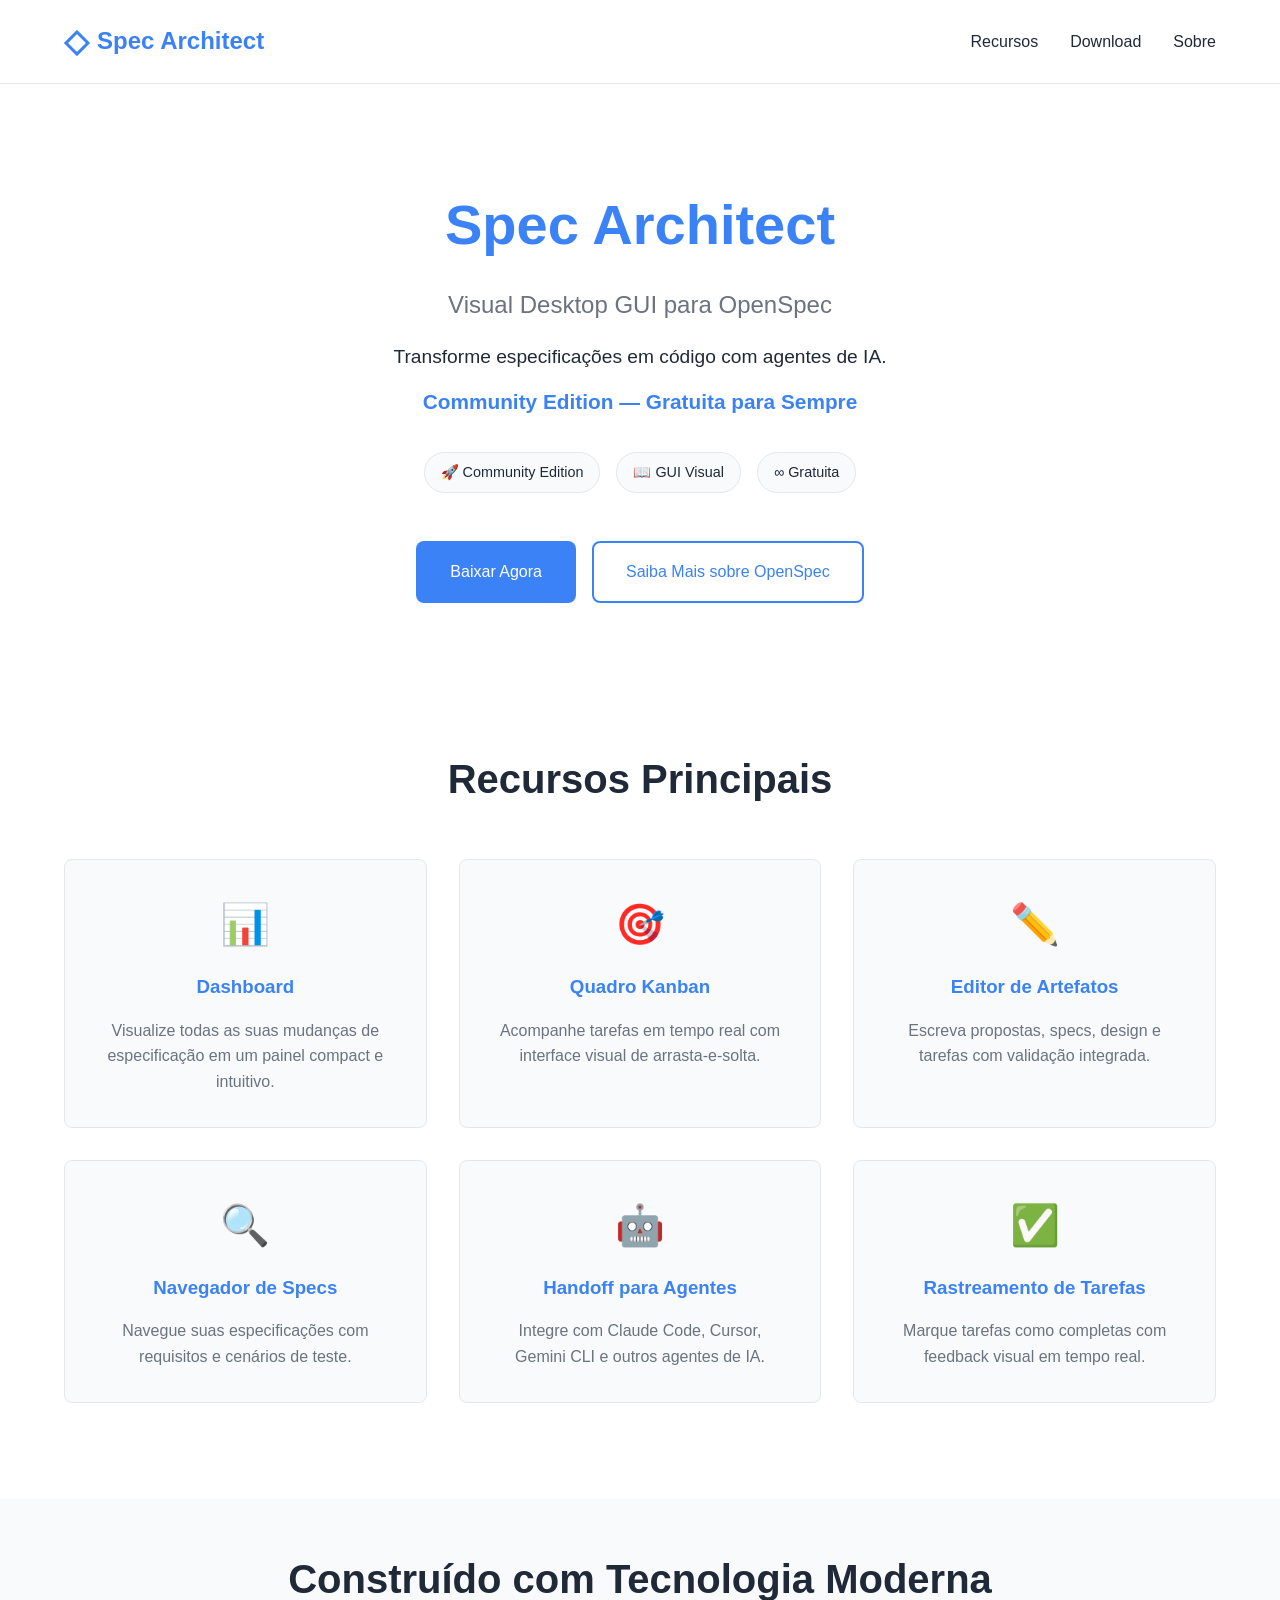
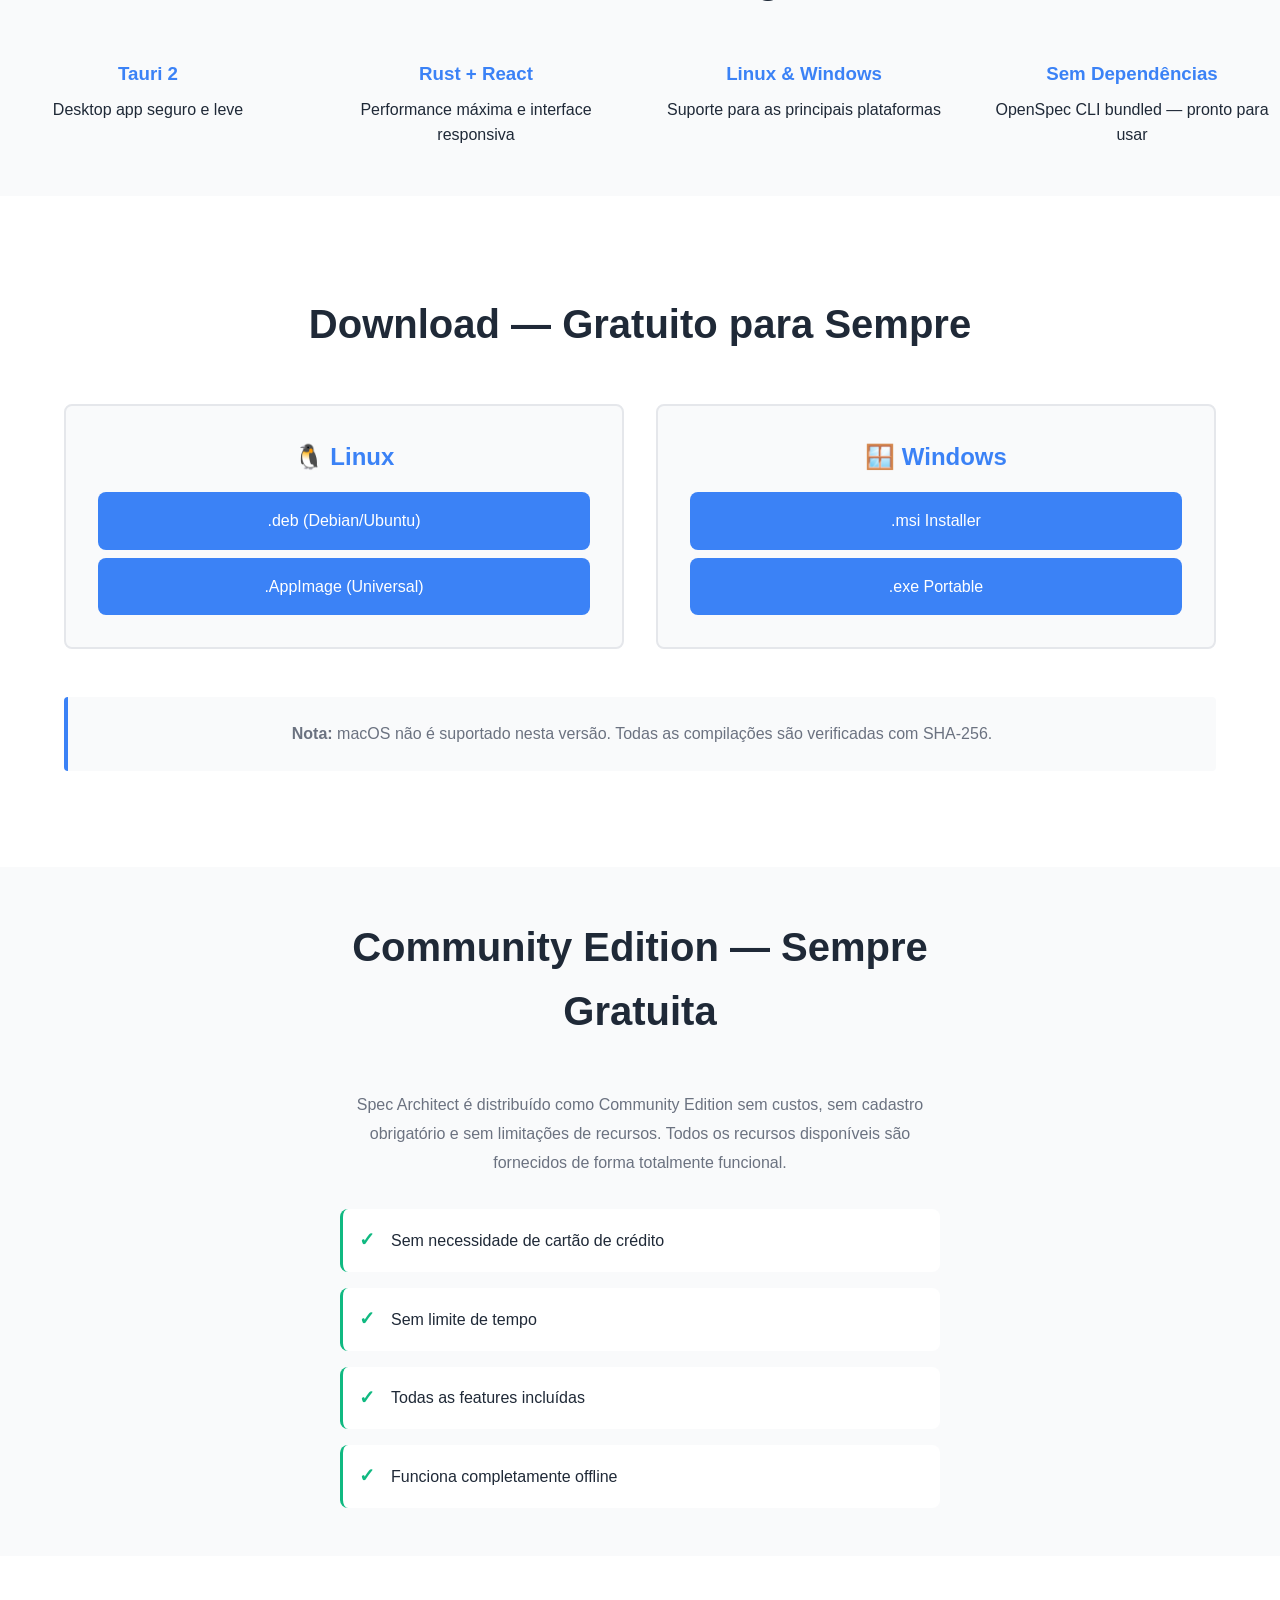
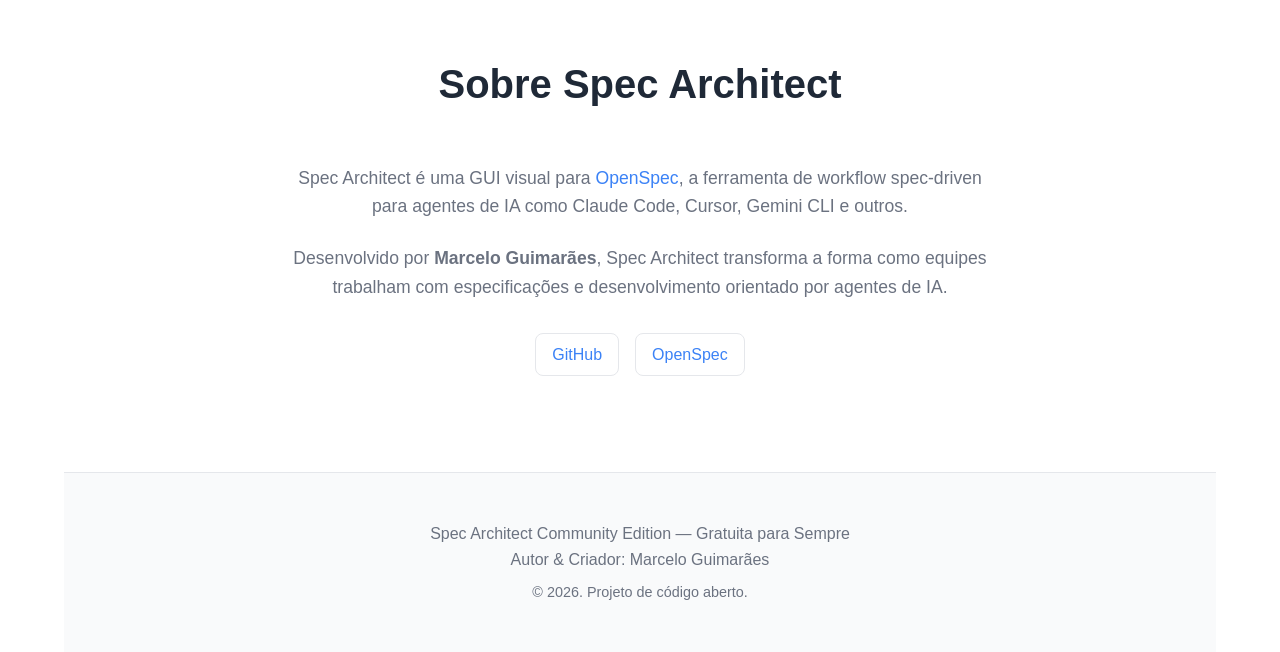
==== landing-page/index.html @ 2b2e447b "Initial commit: Spec Architect Community Edition landing page and releases" ====
<!DOCTYPE html>
<html lang="pt-BR">
<head>
    <meta charset="UTF-8">
    <meta name="viewport" content="width=device-width, initial-scale=1.0">
    <title>Spec Architect — GUI Visual do OpenSpec</title>
    <meta name="description" content="Spec Architect: A visual desktop GUI for OpenSpec, the spec-driven development workflow for AI coding agents. Community Edition — Free Forever.">
    <meta name="keywords" content="OpenSpec, spec-driven, AI, development, GUI, visual, community">
    <link rel="stylesheet" href="style.css">
</head>
<body>
    <header class="header">
        <nav class="navbar">
            <div class="navbar-brand">
                <span class="logo">◇</span>
                <span class="title">Spec Architect</span>
            </div>
            <div class="navbar-links">
                <a href="#features">Recursos</a>
                <a href="#download">Download</a>
                <a href="#about">Sobre</a>
            </div>
        </nav>
    </header>

    <main>
        <!-- Hero Section -->
        <section class="hero">
            <div class="hero-content">
                <h1>Spec Architect</h1>
                <p class="tagline">Visual Desktop GUI para OpenSpec</p>
                <p class="subtitle">
                    Transforme especificações em código com agentes de IA.
                    <strong>Community Edition — Gratuita para Sempre</strong>
                </p>
                <div class="hero-badges">
                    <span class="badge">🚀 Community Edition</span>
                    <span class="badge">📖 GUI Visual</span>
                    <span class="badge">∞ Gratuita</span>
                </div>
                <div class="hero-cta">
                    <a href="#download" class="button primary">Baixar Agora</a>
                    <a href="https://openspec.dev" class="button secondary" target="_blank">Saiba Mais sobre OpenSpec</a>
                </div>
            </div>
        </section>

        <!-- Features Section -->
        <section class="features" id="features">
            <h2>Recursos Principais</h2>
            <div class="feature-grid">
                <div class="feature-card">
                    <span class="feature-icon">📊</span>
                    <h3>Dashboard</h3>
                    <p>Visualize todas as suas mudanças de especificação em um painel compact e intuitivo.</p>
                </div>
                <div class="feature-card">
                    <span class="feature-icon">🎯</span>
                    <h3>Quadro Kanban</h3>
                    <p>Acompanhe tarefas em tempo real com interface visual de arrasta-e-solta.</p>
                </div>
                <div class="feature-card">
                    <span class="feature-icon">✏️</span>
                    <h3>Editor de Artefatos</h3>
                    <p>Escreva propostas, specs, design e tarefas com validação integrada.</p>
                </div>
                <div class="feature-card">
                    <span class="feature-icon">🔍</span>
                    <h3>Navegador de Specs</h3>
                    <p>Navegue suas especificações com requisitos e cenários de teste.</p>
                </div>
                <div class="feature-card">
                    <span class="feature-icon">🤖</span>
                    <h3>Handoff para Agentes</h3>
                    <p>Integre com Claude Code, Cursor, Gemini CLI e outros agentes de IA.</p>
                </div>
                <div class="feature-card">
                    <span class="feature-icon">✅</span>
                    <h3>Rastreamento de Tarefas</h3>
                    <p>Marque tarefas como completas com feedback visual em tempo real.</p>
                </div>
            </div>
        </section>

        <!-- Technology Section -->
        <section class="tech">
            <h2>Construído com Tecnologia Moderna</h2>
            <div class="tech-stack">
                <div class="tech-item">
                    <h3>Tauri 2</h3>
                    <p>Desktop app seguro e leve</p>
                </div>
                <div class="tech-item">
                    <h3>Rust + React</h3>
                    <p>Performance máxima e interface responsiva</p>
                </div>
                <div class="tech-item">
                    <h3>Linux & Windows</h3>
                    <p>Suporte para as principais plataformas</p>
                </div>
                <div class="tech-item">
                    <h3>Sem Dependências</h3>
                    <p>OpenSpec CLI bundled — pronto para usar</p>
                </div>
            </div>
        </section>

        <!-- Download Section -->
        <section class="download" id="download">
            <h2>Download — Gratuito para Sempre</h2>
            <div class="download-grid">
                <div class="download-card">
                    <h3>🐧 Linux</h3>
                    <div class="download-options">
                        <a href="#" class="download-link">.deb (Debian/Ubuntu)</a>
                        <a href="#" class="download-link">.AppImage (Universal)</a>
                    </div>
                </div>
                <div class="download-card">
                    <h3>🪟 Windows</h3>
                    <div class="download-options">
                        <a href="#" class="download-link">.msi Installer</a>
                        <a href="#" class="download-link">.exe Portable</a>
                    </div>
                </div>
            </div>
            <div class="download-note">
                <strong>Nota:</strong> macOS não é suportado nesta versão. Todas as compilações são verificadas com SHA-256.
            </div>
        </section>

        <!-- Community Section -->
        <section class="community">
            <div class="community-content">
                <h2>Community Edition — Sempre Gratuita</h2>
                <p>
                    Spec Architect é distribuído como Community Edition sem custos, sem cadastro obrigatório
                    e sem limitações de recursos. Todos os recursos disponíveis são fornecidos de forma
                    totalmente funcional.
                </p>
                <div class="community-features">
                    <div class="community-feature">
                        <span>✓</span> Sem necessidade de cartão de crédito
                    </div>
                    <div class="community-feature">
                        <span>✓</span> Sem limite de tempo
                    </div>
                    <div class="community-feature">
                        <span>✓</span> Todas as features incluídas
                    </div>
                    <div class="community-feature">
                        <span>✓</span> Funciona completamente offline
                    </div>
                </div>
            </div>
        </section>

        <!-- About Section -->
        <section class="about" id="about">
            <h2>Sobre Spec Architect</h2>
            <p>
                Spec Architect é uma GUI visual para
                <a href="https://openspec.dev" target="_blank">OpenSpec</a>,
                a ferramenta de workflow spec-driven para agentes de IA como Claude Code, Cursor, Gemini CLI e outros.
            </p>
            <p>
                Desenvolvido por <strong>Marcelo Guimarães</strong>, Spec Architect transforma a forma como equipes
                trabalham com especificações e desenvolvimento orientado por agentes de IA.
            </p>
            <div class="about-links">
                <a href="https://github.com/spec-architect" target="_blank">GitHub</a>
                <a href="https://openspec.dev" target="_blank">OpenSpec</a>
            </div>
        </section>

        <!-- Footer -->
        <footer class="footer">
            <p>
                Spec Architect Community Edition — Gratuita para Sempre<br>
                Autor & Criador: Marcelo Guimarães<br>
                <small>© 2026. Projeto de código aberto.</small>
            </p>
        </footer>
    </main>

    <script src="app.js"></script>
</body>
</html>
---- landing-page/style.css ----
/* CSS Variables */
:root {
    --color-primary: #3b82f6;
    --color-primary-dark: #1e40af;
    --color-secondary: #10b981;
    --color-text: #1f2937;
    --color-text-light: #6b7280;
    --color-bg: #ffffff;
    --color-bg-light: #f9fafb;
    --color-border: #e5e7eb;
    --color-success: #10b981;
    --spacing-xs: 0.25rem;
    --spacing-sm: 0.5rem;
    --spacing-md: 1rem;
    --spacing-lg: 1.5rem;
    --spacing-xl: 2rem;
    --spacing-2xl: 3rem;
    --font-sans: -apple-system, BlinkMacSystemFont, 'Segoe UI', Roboto, 'Helvetica Neue', Arial, sans-serif;
    --transition: all 0.3s ease;
}

@media (prefers-color-scheme: dark) {
    :root {
        --color-text: #f3f4f6;
        --color-text-light: #9ca3af;
        --color-bg: #111827;
        --color-bg-light: #1f2937;
        --color-border: #374151;
    }
}

/* Reset */
* {
    margin: 0;
    padding: 0;
    box-sizing: border-box;
}

html {
    scroll-behavior: smooth;
}

body {
    font-family: var(--font-sans);
    color: var(--color-text);
    background-color: var(--color-bg);
    line-height: 1.6;
}

/* Header & Navigation */
.header {
    background-color: var(--color-bg);
    border-bottom: 1px solid var(--color-border);
    sticky: top;
    z-index: 100;
}

.navbar {
    max-width: 1200px;
    margin: 0 auto;
    padding: var(--spacing-md) var(--spacing-lg);
    display: flex;
    justify-content: space-between;
    align-items: center;
}

.navbar-brand {
    display: flex;
    align-items: center;
    gap: var(--spacing-sm);
    font-size: 1.5rem;
    font-weight: bold;
    color: var(--color-primary);
}

.logo {
    font-size: 2rem;
}

.navbar-links {
    display: flex;
    gap: var(--spacing-xl);
}

.navbar-links a {
    text-decoration: none;
    color: var(--color-text);
    transition: color var(--transition);
}

.navbar-links a:hover {
    color: var(--color-primary);
}

/* Main Content */
main {
    max-width: 1200px;
    margin: 0 auto;
    padding: 0 var(--spacing-lg);
}

section {
    padding: var(--spacing-2xl) 0;
}

h2 {
    font-size: 2.5rem;
    text-align: center;
    margin-bottom: var(--spacing-2xl);
    color: var(--color-text);
}

/* Hero Section */
.hero {
    text-align: center;
    padding: calc(var(--spacing-2xl) * 2) 0;
}

.hero-content h1 {
    font-size: 3.5rem;
    color: var(--color-primary);
    margin-bottom: var(--spacing-md);
}

.hero-content .tagline {
    font-size: 1.5rem;
    color: var(--color-text-light);
    margin-bottom: var(--spacing-md);
}

.hero-content .subtitle {
    font-size: 1.2rem;
    color: var(--color-text);
    margin-bottom: var(--spacing-xl);
    line-height: 1.8;
}

.hero-content .subtitle strong {
    color: var(--color-primary);
    display: block;
    margin-top: var(--spacing-sm);
    font-size: 1.3rem;
}

.hero-badges {
    display: flex;
    justify-content: center;
    gap: var(--spacing-md);
    margin-bottom: var(--spacing-2xl);
    flex-wrap: wrap;
}

.badge {
    display: inline-block;
    padding: var(--spacing-sm) var(--spacing-md);
    background-color: var(--color-bg-light);
    border-radius: 1.5rem;
    font-size: 0.9rem;
    border: 1px solid var(--color-border);
}

.hero-cta {
    display: flex;
    gap: var(--spacing-md);
    justify-content: center;
    flex-wrap: wrap;
}

/* Buttons */
.button {
    display: inline-block;
    padding: var(--spacing-md) var(--spacing-xl);
    border-radius: 0.5rem;
    text-decoration: none;
    font-weight: 500;
    transition: var(--transition);
    border: 2px solid transparent;
    cursor: pointer;
    font-size: 1rem;
}

.button.primary {
    background-color: var(--color-primary);
    color: white;
}

.button.primary:hover {
    background-color: var(--color-primary-dark);
    transform: translateY(-2px);
}

.button.secondary {
    background-color: transparent;
    color: var(--color-primary);
    border: 2px solid var(--color-primary);
}

.button.secondary:hover {
    background-color: var(--color-bg-light);
    transform: translateY(-2px);
}

.button.download-link {
    background-color: var(--color-primary);
    color: white;
    padding: var(--spacing-sm) var(--spacing-md);
    display: inline-block;
    margin: var(--spacing-sm);
}

/* Features Grid */
.feature-grid {
    display: grid;
    grid-template-columns: repeat(auto-fit, minmax(300px, 1fr));
    gap: var(--spacing-xl);
    margin-top: var(--spacing-2xl);
}

.feature-card {
    padding: var(--spacing-xl);
    background-color: var(--color-bg-light);
    border: 1px solid var(--color-border);
    border-radius: 0.5rem;
    text-align: center;
    transition: var(--transition);
}

.feature-card:hover {
    transform: translateY(-4px);
    border-color: var(--color-primary);
    box-shadow: 0 4px 20px rgba(59, 130, 246, 0.1);
}

.feature-icon {
    font-size: 2.5rem;
    display: block;
    margin-bottom: var(--spacing-md);
}

.feature-card h3 {
    margin-bottom: var(--spacing-md);
    color: var(--color-primary);
}

.feature-card p {
    color: var(--color-text-light);
    line-height: 1.6;
}

/* Technology Stack */
.tech {
    background-color: var(--color-bg-light);
    padding: var(--spacing-2xl) 0;
    margin: var(--spacing-2xl) calc(-50vw + 50%);
}

.tech-stack {
    display: grid;
    grid-template-columns: repeat(auto-fit, minmax(250px, 1fr));
    gap: var(--spacing-xl);
    margin-top: var(--spacing-2xl);
}

.tech-item {
    text-align: center;
}

.tech-item h3 {
    color: var(--color-primary);
    margin-bottom: var(--spacing-sm);
}

/* Download Section */
.download-grid {
    display: grid;
    grid-template-columns: repeat(auto-fit, minmax(300px, 1fr));
    gap: var(--spacing-xl);
    margin: var(--spacing-2xl) 0;
}

.download-card {
    padding: var(--spacing-xl);
    background-color: var(--color-bg-light);
    border: 2px solid var(--color-border);
    border-radius: 0.5rem;
    text-align: center;
}

.download-card h3 {
    font-size: 1.5rem;
    margin-bottom: var(--spacing-md);
    color: var(--color-primary);
}

.download-options {
    display: flex;
    flex-direction: column;
    gap: var(--spacing-sm);
}

.download-link {
    padding: var(--spacing-md) var(--spacing-lg);
    background-color: var(--color-primary);
    color: white;
    text-decoration: none;
    border-radius: 0.5rem;
    transition: var(--transition);
    display: block;
}

.download-link:hover {
    background-color: var(--color-primary-dark);
    transform: translateY(-2px);
}

.download-note {
    text-align: center;
    color: var(--color-text-light);
    margin-top: var(--spacing-xl);
    padding: var(--spacing-lg);
    background-color: var(--color-bg-light);
    border-left: 4px solid var(--color-primary);
    border-radius: 0.25rem;
}

/* Community Section */
.community {
    background-color: var(--color-bg-light);
    padding: var(--spacing-2xl) 0;
    margin: var(--spacing-2xl) calc(-50vw + 50%);
}

.community-content {
    max-width: 600px;
    margin: 0 auto;
    text-align: center;
}

.community-content p {
    color: var(--color-text-light);
    line-height: 1.8;
    margin-bottom: var(--spacing-lg);
}

.community-features {
    display: grid;
    gap: var(--spacing-md);
    margin-top: var(--spacing-xl);
    text-align: left;
}

.community-feature {
    display: flex;
    align-items: center;
    gap: var(--spacing-md);
    padding: var(--spacing-md);
    background-color: var(--color-bg);
    border-radius: 0.5rem;
    border-left: 3px solid var(--color-success);
}

.community-feature span {
    color: var(--color-success);
    font-weight: bold;
    font-size: 1.2rem;
}

/* About Section */
.about {
    text-align: center;
}

.about p {
    max-width: 700px;
    margin: var(--spacing-lg) auto;
    color: var(--color-text-light);
    font-size: 1.1rem;
}

.about a {
    color: var(--color-primary);
    text-decoration: none;
}

.about a:hover {
    text-decoration: underline;
}

.about-links {
    display: flex;
    gap: var(--spacing-md);
    justify-content: center;
    margin-top: var(--spacing-xl);
}

.about-links a {
    padding: var(--spacing-sm) var(--spacing-md);
    border: 1px solid var(--color-border);
    border-radius: 0.5rem;
    display: inline-block;
}

.about-links a:hover {
    background-color: var(--color-bg-light);
}

/* Footer */
.footer {
    background-color: var(--color-bg-light);
    border-top: 1px solid var(--color-border);
    padding: var(--spacing-2xl) var(--spacing-lg);
    text-align: center;
    color: var(--color-text-light);
    margin-top: var(--spacing-2xl);
}

.footer small {
    display: block;
    margin-top: var(--spacing-sm);
    font-size: 0.9rem;
}

/* Responsive Design */
@media (max-width: 768px) {
    .navbar {
        flex-direction: column;
        gap: var(--spacing-lg);
    }

    .navbar-links {
        flex-direction: column;
        gap: var(--spacing-md);
        width: 100%;
    }

    .hero-content h1 {
        font-size: 2rem;
    }

    .hero-content .tagline {
        font-size: 1.2rem;
    }

    h2 {
        font-size: 2rem;
    }

    .feature-grid,
    .download-grid {
        grid-template-columns: 1fr;
    }

    .hero-cta {
        flex-direction: column;
    }

    .button {
        width: 100%;
    }
}
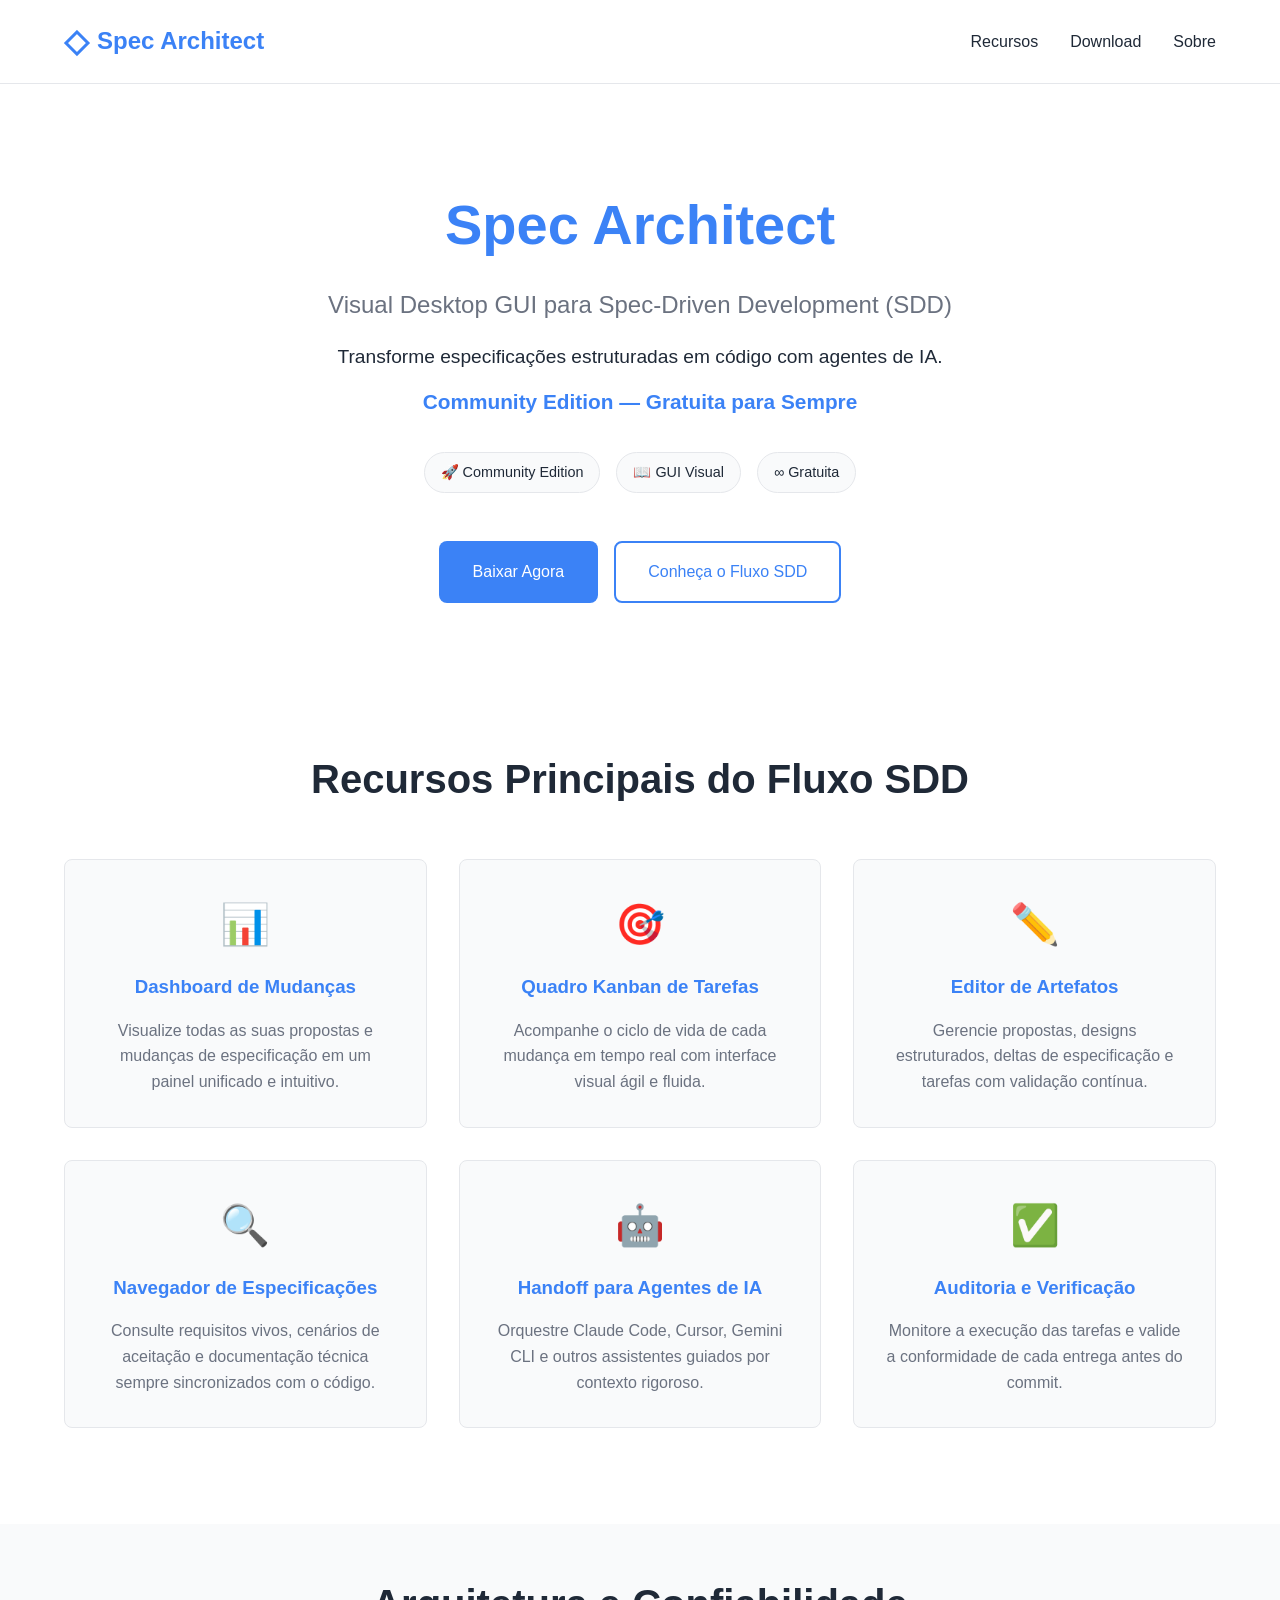
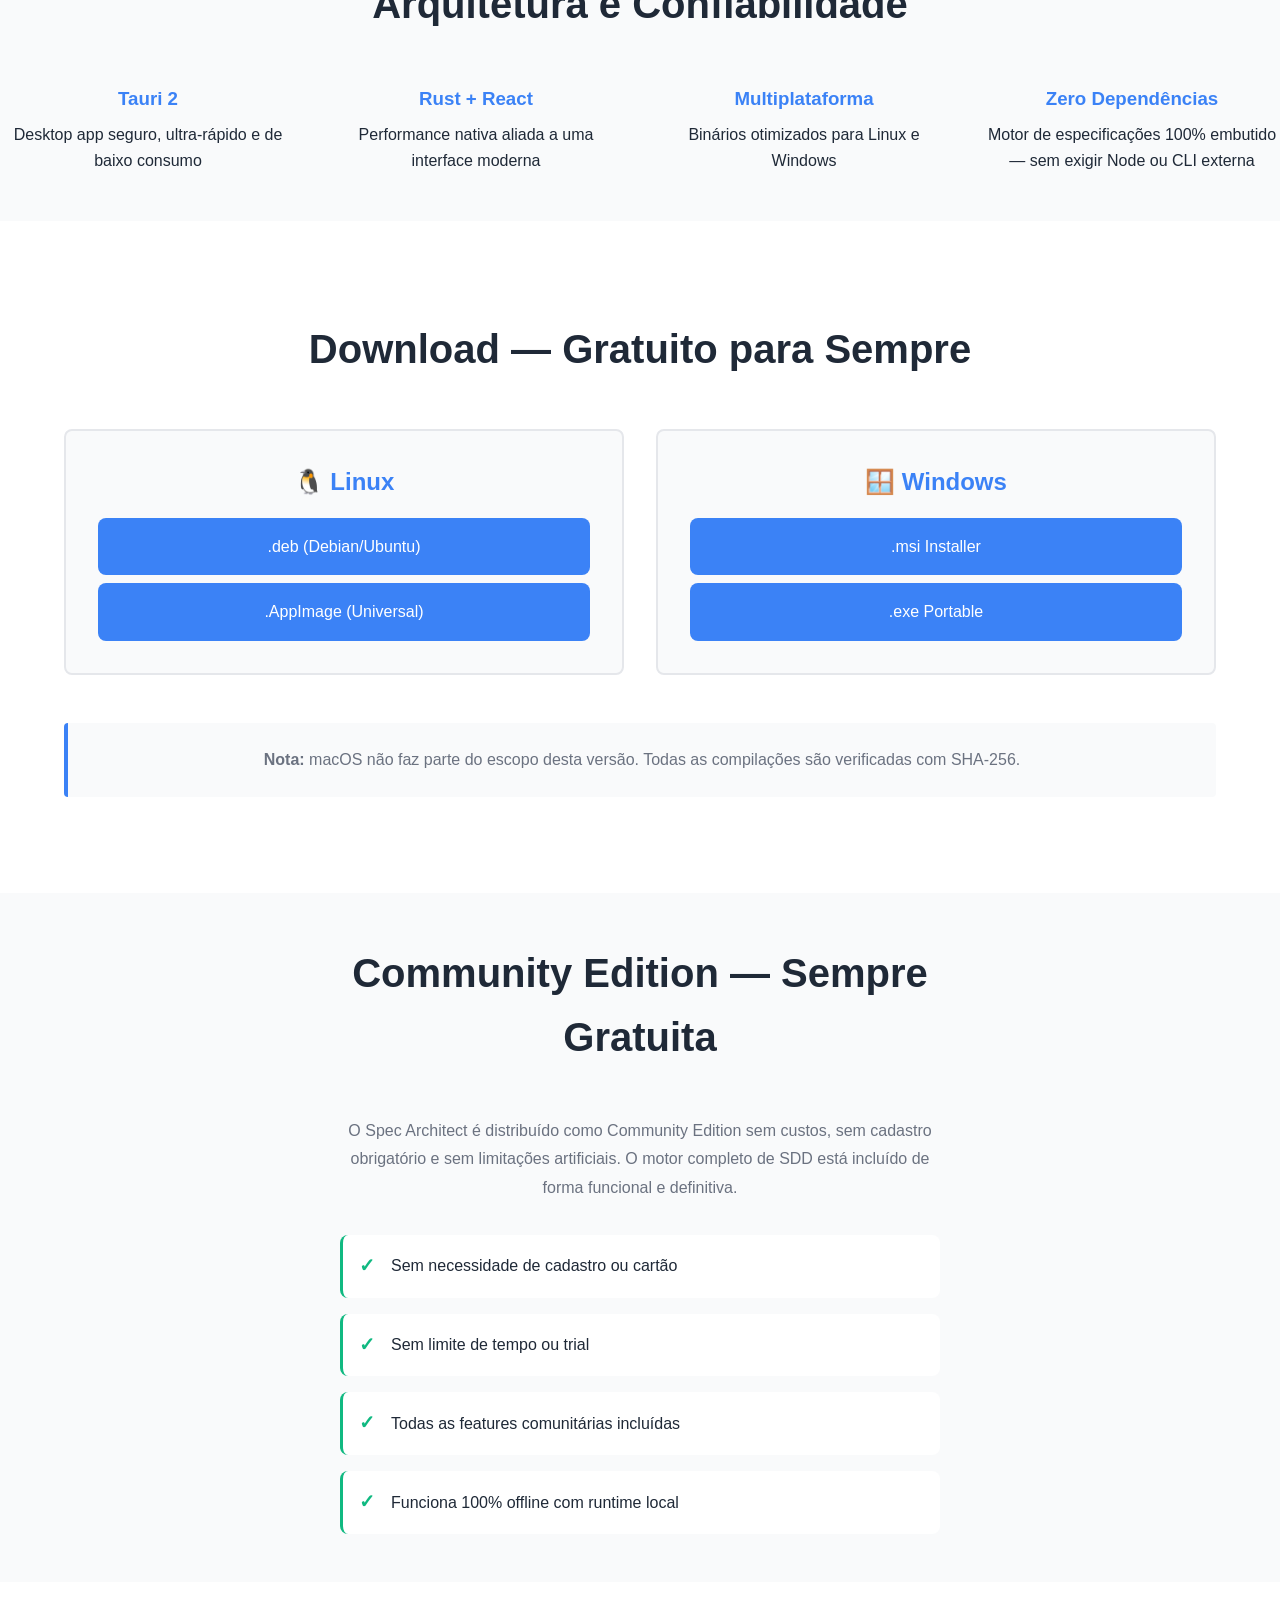
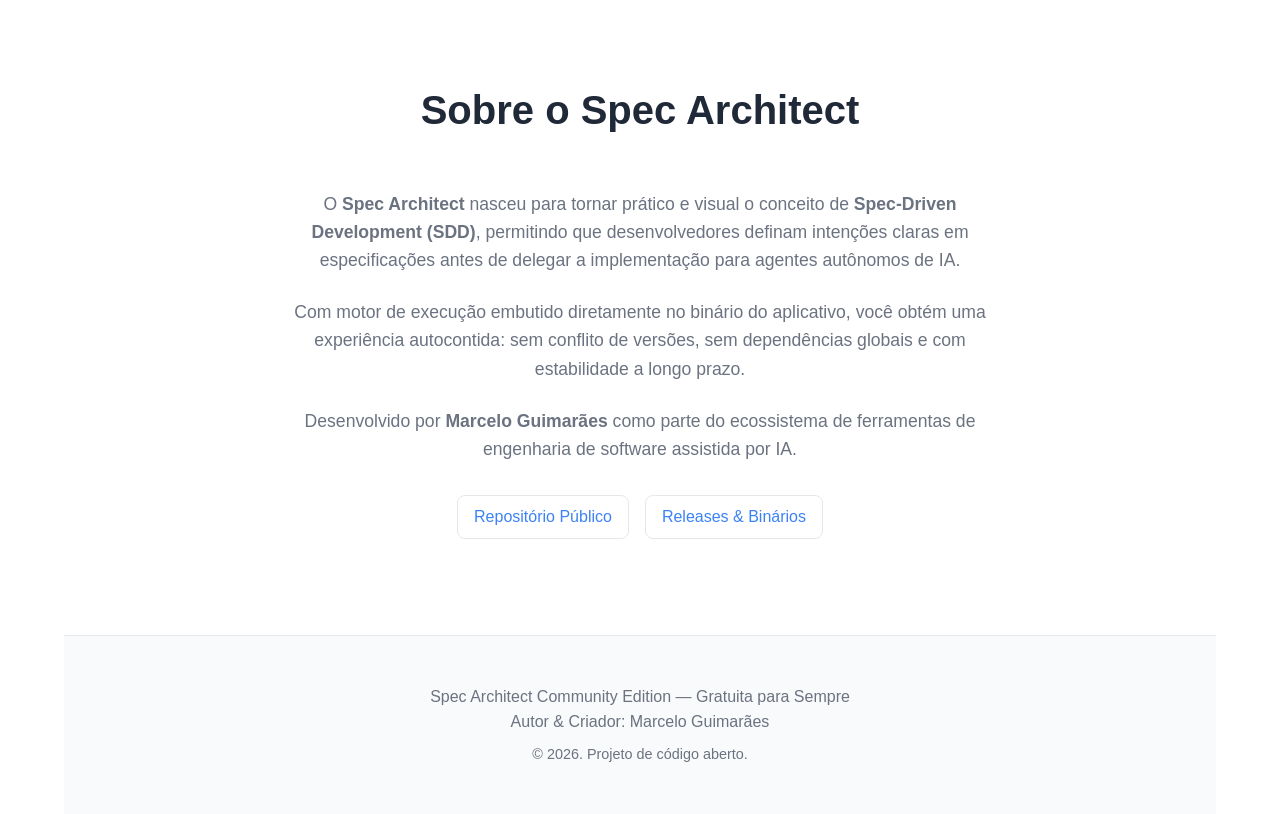
==== commit 907b8f39: "docs: promote Spec-Driven Development (SDD) positioning and embedded zero-dependency architecture" ====
--- a/landing-page/index.html
+++ b/landing-page/index.html
@@ -3,9 +3,9 @@
 <head>
     <meta charset="UTF-8">
     <meta name="viewport" content="width=device-width, initial-scale=1.0">
-    <title>Spec Architect — GUI Visual do OpenSpec</title>
-    <meta name="description" content="Spec Architect: A visual desktop GUI for OpenSpec, the spec-driven development workflow for AI coding agents. Community Edition — Free Forever.">
-    <meta name="keywords" content="OpenSpec, spec-driven, AI, development, GUI, visual, community">
+    <title>Spec Architect — GUI Visual para Spec-Driven Development (SDD)</title>
+    <meta name="description" content="Spec Architect: Interface visual desktop para Spec-Driven Development (SDD) com agentes de IA. Community Edition — Gratuita para Sempre.">
+    <meta name="keywords" content="SDD, spec-driven development, IA, desenvolvimento orientado por especificações, GUI visual, community">
     <link rel="stylesheet" href="style.css">
 </head>
 <body>
@@ -28,9 +28,9 @@
         <section class="hero">
             <div class="hero-content">
                 <h1>Spec Architect</h1>
-                <p class="tagline">Visual Desktop GUI para OpenSpec</p>
+                <p class="tagline">Visual Desktop GUI para Spec-Driven Development (SDD)</p>
                 <p class="subtitle">
-                    Transforme especificações em código com agentes de IA.
+                    Transforme especificações estruturadas em código com agentes de IA.
                     <strong>Community Edition — Gratuita para Sempre</strong>
                 </p>
                 <div class="hero-badges">
@@ -40,67 +40,67 @@
                 </div>
                 <div class="hero-cta">
                     <a href="#download" class="button primary">Baixar Agora</a>
-                    <a href="https://openspec.dev" class="button secondary" target="_blank">Saiba Mais sobre OpenSpec</a>
+                    <a href="#features" class="button secondary">Conheça o Fluxo SDD</a>
                 </div>
             </div>
         </section>
 
         <!-- Features Section -->
         <section class="features" id="features">
-            <h2>Recursos Principais</h2>
+            <h2>Recursos Principais do Fluxo SDD</h2>
             <div class="feature-grid">
                 <div class="feature-card">
                     <span class="feature-icon">📊</span>
-                    <h3>Dashboard</h3>
-                    <p>Visualize todas as suas mudanças de especificação em um painel compact e intuitivo.</p>
+                    <h3>Dashboard de Mudanças</h3>
+                    <p>Visualize todas as suas propostas e mudanças de especificação em um painel unificado e intuitivo.</p>
                 </div>
                 <div class="feature-card">
                     <span class="feature-icon">🎯</span>
-                    <h3>Quadro Kanban</h3>
-                    <p>Acompanhe tarefas em tempo real com interface visual de arrasta-e-solta.</p>
+                    <h3>Quadro Kanban de Tarefas</h3>
+                    <p>Acompanhe o ciclo de vida de cada mudança em tempo real com interface visual ágil e fluida.</p>
                 </div>
                 <div class="feature-card">
                     <span class="feature-icon">✏️</span>
                     <h3>Editor de Artefatos</h3>
-                    <p>Escreva propostas, specs, design e tarefas com validação integrada.</p>
+                    <p>Gerencie propostas, designs estruturados, deltas de especificação e tarefas com validação contínua.</p>
                 </div>
                 <div class="feature-card">
                     <span class="feature-icon">🔍</span>
-                    <h3>Navegador de Specs</h3>
-                    <p>Navegue suas especificações com requisitos e cenários de teste.</p>
+                    <h3>Navegador de Especificações</h3>
+                    <p>Consulte requisitos vivos, cenários de aceitação e documentação técnica sempre sincronizados com o código.</p>
                 </div>
                 <div class="feature-card">
                     <span class="feature-icon">🤖</span>
-                    <h3>Handoff para Agentes</h3>
-                    <p>Integre com Claude Code, Cursor, Gemini CLI e outros agentes de IA.</p>
+                    <h3>Handoff para Agentes de IA</h3>
+                    <p>Orquestre Claude Code, Cursor, Gemini CLI e outros assistentes guiados por contexto rigoroso.</p>
                 </div>
                 <div class="feature-card">
                     <span class="feature-icon">✅</span>
-                    <h3>Rastreamento de Tarefas</h3>
-                    <p>Marque tarefas como completas com feedback visual em tempo real.</p>
+                    <h3>Auditoria e Verificação</h3>
+                    <p>Monitore a execução das tarefas e valide a conformidade de cada entrega antes do commit.</p>
                 </div>
             </div>
         </section>
 
         <!-- Technology Section -->
         <section class="tech">
-            <h2>Construído com Tecnologia Moderna</h2>
+            <h2>Arquitetura e Confiabilidade</h2>
             <div class="tech-stack">
                 <div class="tech-item">
                     <h3>Tauri 2</h3>
-                    <p>Desktop app seguro e leve</p>
+                    <p>Desktop app seguro, ultra-rápido e de baixo consumo</p>
                 </div>
                 <div class="tech-item">
                     <h3>Rust + React</h3>
-                    <p>Performance máxima e interface responsiva</p>
+                    <p>Performance nativa aliada a uma interface moderna</p>
                 </div>
                 <div class="tech-item">
-                    <h3>Linux & Windows</h3>
-                    <p>Suporte para as principais plataformas</p>
+                    <h3>Multiplataforma</h3>
+                    <p>Binários otimizados para Linux e Windows</p>
                 </div>
                 <div class="tech-item">
-                    <h3>Sem Dependências</h3>
-                    <p>OpenSpec CLI bundled — pronto para usar</p>
+                    <h3>Zero Dependências</h3>
+                    <p>Motor de especificações 100% embutido — sem exigir Node ou CLI externa</p>
                 </div>
             </div>
         </section>
@@ -112,8 +112,8 @@
                 <div class="download-card">
                     <h3>🐧 Linux</h3>
                     <div class="download-options">
-                        <a href="#" class="download-link">.deb (Debian/Ubuntu)</a>
-                        <a href="#" class="download-link">.AppImage (Universal)</a>
+                        <a href="https://github.com/MarceloFullStack/spec-architect-app/releases/download/v0.1.0/spec-architect_0.1.0_amd64.deb" class="download-link">.deb (Debian/Ubuntu)</a>
+                        <a href="https://github.com/MarceloFullStack/spec-architect-app/releases/download/v0.1.0/spec-architect_0.1.0_amd64.AppImage" class="download-link">.AppImage (Universal)</a>
                     </div>
                 </div>
                 <div class="download-card">
@@ -125,7 +125,7 @@
                 </div>
             </div>
             <div class="download-note">
-                <strong>Nota:</strong> macOS não é suportado nesta versão. Todas as compilações são verificadas com SHA-256.
+                <strong>Nota:</strong> macOS não faz parte do escopo desta versão. Todas as compilações são verificadas com SHA-256.
             </div>
         </section>
 
@@ -134,22 +134,21 @@
             <div class="community-content">
                 <h2>Community Edition — Sempre Gratuita</h2>
                 <p>
-                    Spec Architect é distribuído como Community Edition sem custos, sem cadastro obrigatório
-                    e sem limitações de recursos. Todos os recursos disponíveis são fornecidos de forma
-                    totalmente funcional.
+                    O Spec Architect é distribuído como Community Edition sem custos, sem cadastro obrigatório
+                    e sem limitações artificiais. O motor completo de SDD está incluído de forma funcional e definitiva.
                 </p>
                 <div class="community-features">
                     <div class="community-feature">
-                        <span>✓</span> Sem necessidade de cartão de crédito
+                        <span>✓</span> Sem necessidade de cadastro ou cartão
                     </div>
                     <div class="community-feature">
-                        <span>✓</span> Sem limite de tempo
+                        <span>✓</span> Sem limite de tempo ou trial
                     </div>
                     <div class="community-feature">
-                        <span>✓</span> Todas as features incluídas
+                        <span>✓</span> Todas as features comunitárias incluídas
                     </div>
                     <div class="community-feature">
-                        <span>✓</span> Funciona completamente offline
+                        <span>✓</span> Funciona 100% offline com runtime local
                     </div>
                 </div>
             </div>
@@ -157,19 +156,21 @@
 
         <!-- About Section -->
         <section class="about" id="about">
-            <h2>Sobre Spec Architect</h2>
+            <h2>Sobre o Spec Architect</h2>
             <p>
-                Spec Architect é uma GUI visual para
-                <a href="https://openspec.dev" target="_blank">OpenSpec</a>,
-                a ferramenta de workflow spec-driven para agentes de IA como Claude Code, Cursor, Gemini CLI e outros.
+                O <strong>Spec Architect</strong> nasceu para tornar prático e visual o conceito de <strong>Spec-Driven Development (SDD)</strong>,
+                permitindo que desenvolvedores definam intenções claras em especificações antes de delegar a implementação para agentes autônomos de IA.
             </p>
             <p>
-                Desenvolvido por <strong>Marcelo Guimarães</strong>, Spec Architect transforma a forma como equipes
-                trabalham com especificações e desenvolvimento orientado por agentes de IA.
+                Com motor de execução embutido diretamente no binário do aplicativo, você obtém uma experiência autocontida:
+                sem conflito de versões, sem dependências globais e com estabilidade a longo prazo.
+            </p>
+            <p>
+                Desenvolvido por <strong>Marcelo Guimarães</strong> como parte do ecossistema de ferramentas de engenharia de software assistida por IA.
             </p>
             <div class="about-links">
-                <a href="https://github.com/spec-architect" target="_blank">GitHub</a>
-                <a href="https://openspec.dev" target="_blank">OpenSpec</a>
+                <a href="https://github.com/MarceloFullStack/spec-architect-app" target="_blank">Repositório Público</a>
+                <a href="https://github.com/MarceloFullStack/spec-architect-app/releases" target="_blank">Releases & Binários</a>
             </div>
         </section>
 
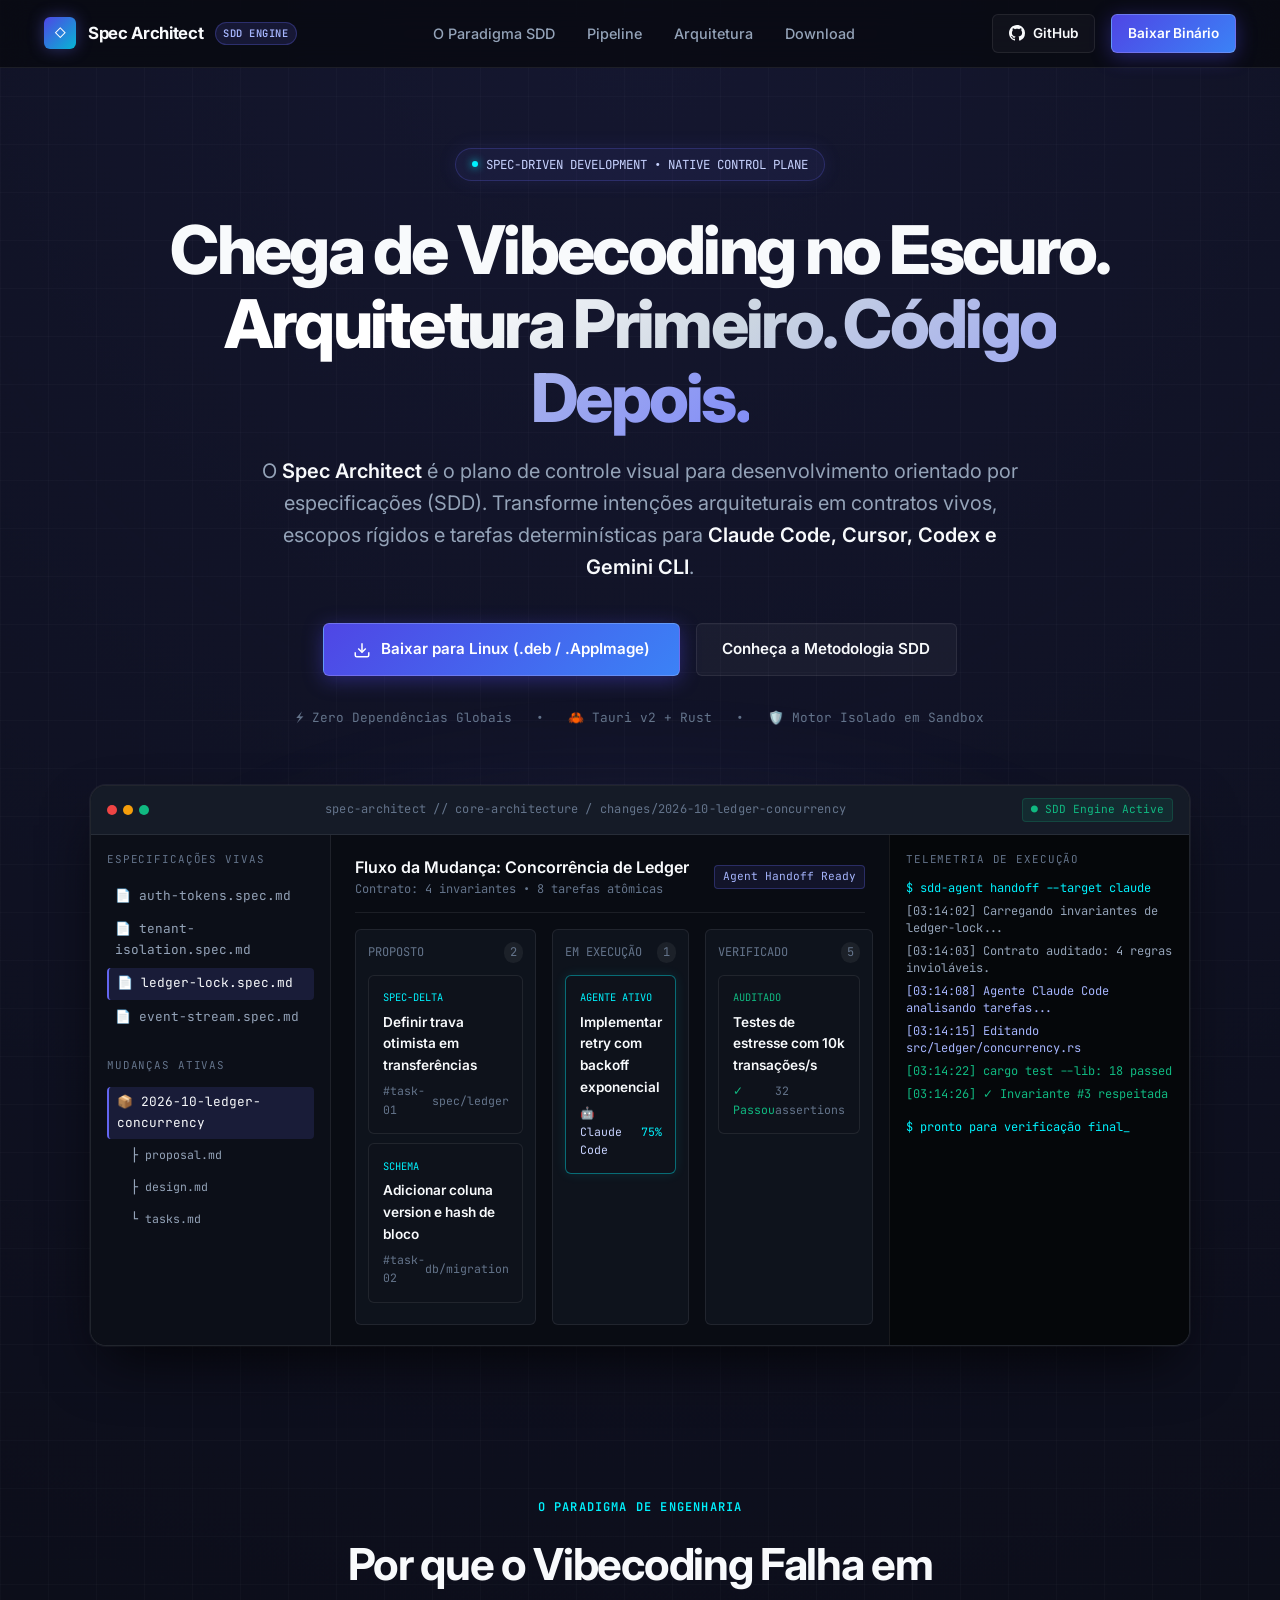
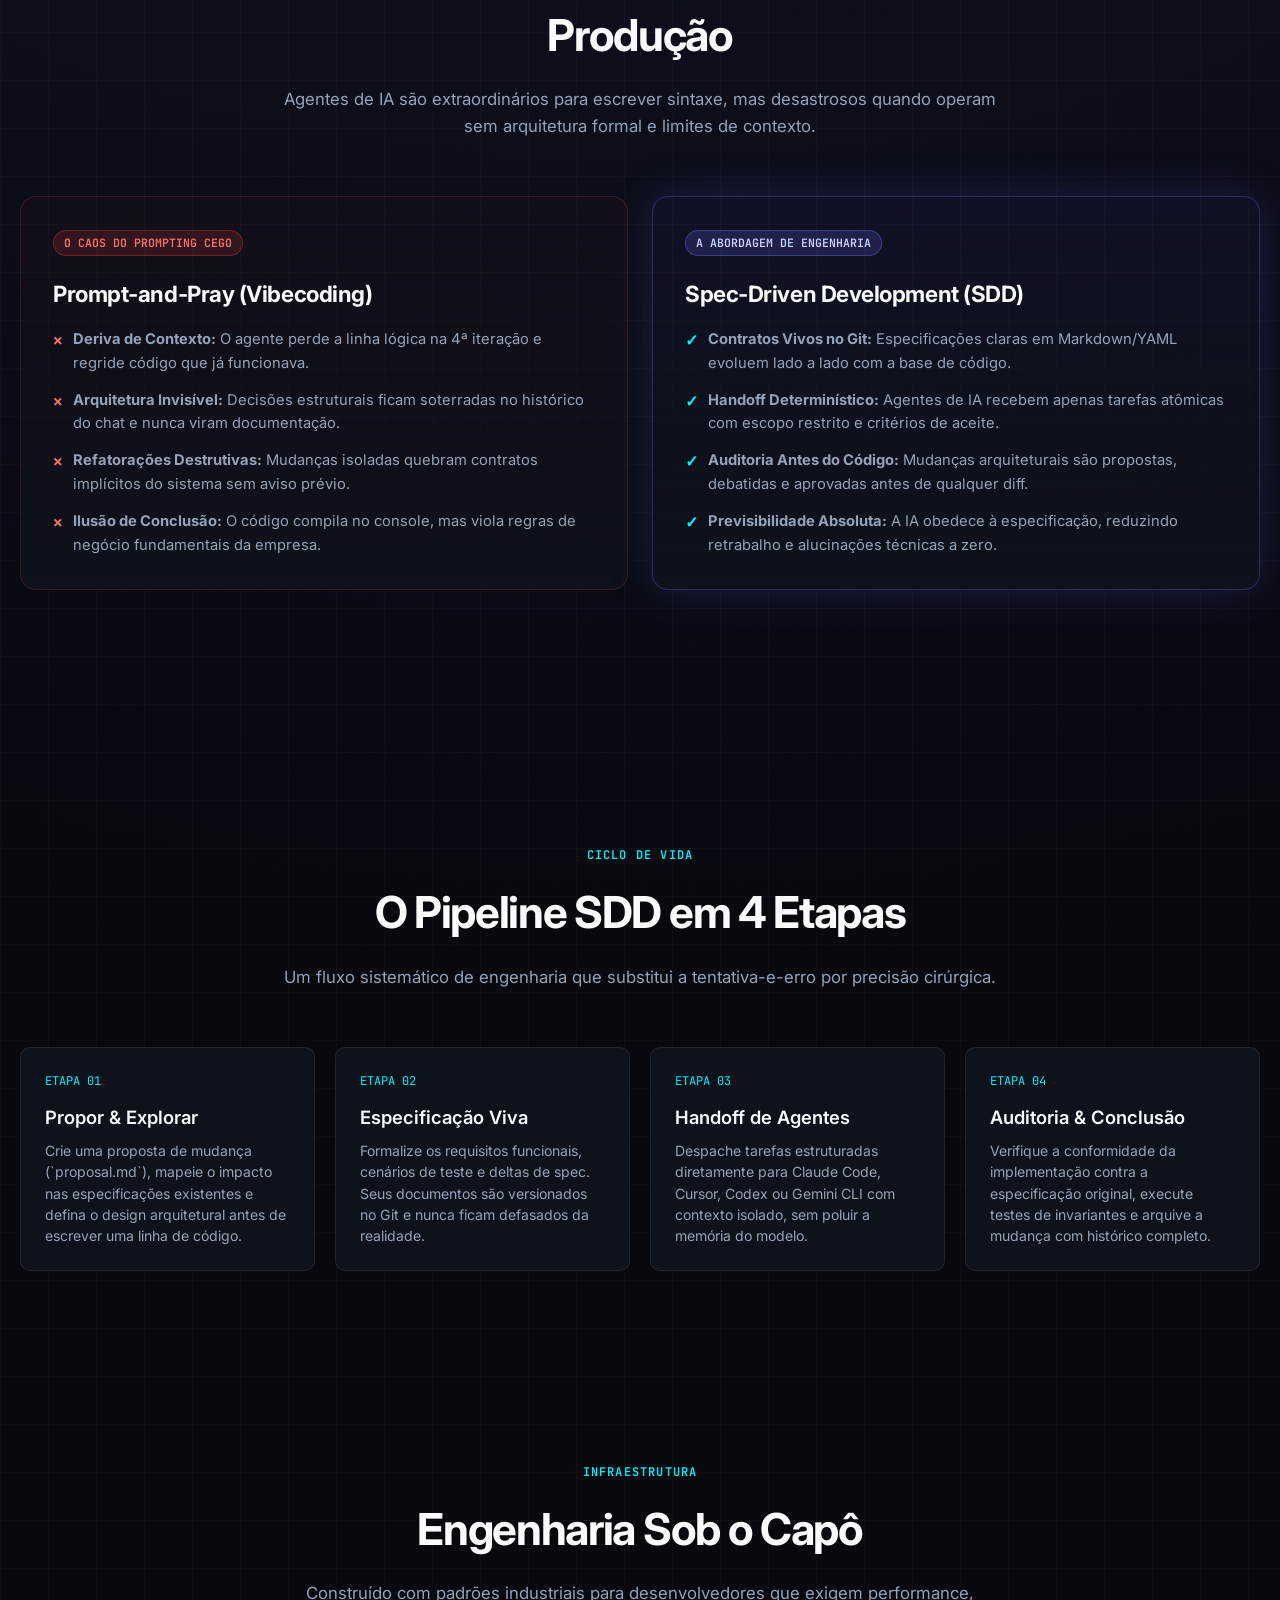
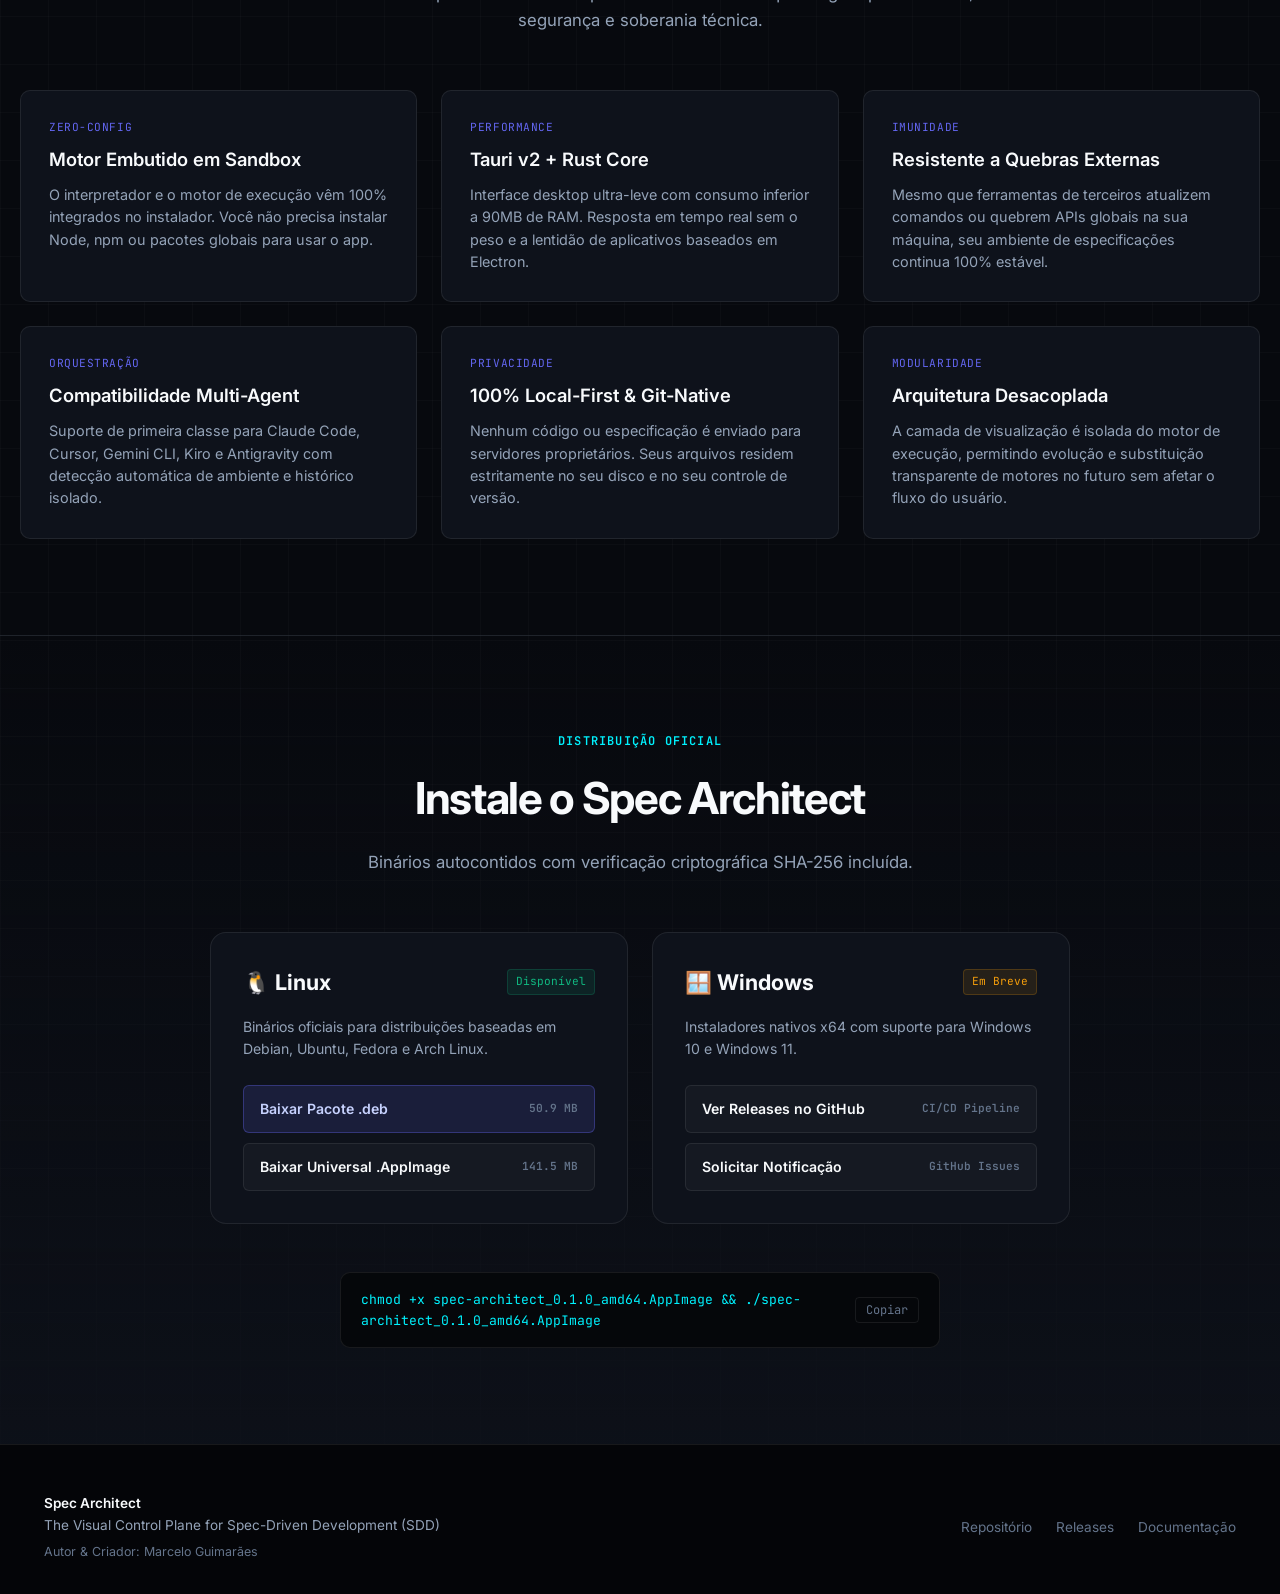
==== commit b28dfc6f: "design: complete architectural and engineering redesign focused on SDD control plane" ====
--- a/landing-page/index.html
+++ b/landing-page/index.html
@@ -3,184 +3,411 @@
 <head>
     <meta charset="UTF-8">
     <meta name="viewport" content="width=device-width, initial-scale=1.0">
-    <title>Spec Architect — GUI Visual para Spec-Driven Development (SDD)</title>
-    <meta name="description" content="Spec Architect: Interface visual desktop para Spec-Driven Development (SDD) com agentes de IA. Community Edition — Gratuita para Sempre.">
-    <meta name="keywords" content="SDD, spec-driven development, IA, desenvolvimento orientado por especificações, GUI visual, community">
+    <title>Spec Architect — The Visual Control Plane for Spec-Driven Development (SDD)</title>
+    <meta name="description" content="Spec Architect é o plano de controle visual para desenvolvimento orientado por especificações (SDD) com agentes de IA. Chega de vibecoding: defina arquitetura, requisitos e contratos vivos.">
+    <meta name="keywords" content="Spec-Driven Development, SDD, Engenharia de Software, Arquitetura de Software, Claude Code, Cursor, Agentes de IA, Tauri v2, Rust">
     <link rel="stylesheet" href="style.css">
+    <link rel="preconnect" href="https://fonts.googleapis.com">
+    <link rel="preconnect" href="https://fonts.gstatic.com" crossorigin>
+    <link href="https://fonts.googleapis.com/css2?family=Inter:wght@400;500;600;700;800&family=JetBrains+Mono:wght@400;500;600;700&display=swap" rel="stylesheet">
 </head>
 <body>
+    <!-- Top Navigation -->
     <header class="header">
         <nav class="navbar">
-            <div class="navbar-brand">
-                <span class="logo">◇</span>
-                <span class="title">Spec Architect</span>
-            </div>
+            <a href="#" class="navbar-brand">
+                <span class="brand-icon">◇</span>
+                <span class="brand-name">Spec Architect</span>
+                <span class="brand-badge">SDD Engine</span>
+            </a>
             <div class="navbar-links">
-                <a href="#features">Recursos</a>
+                <a href="#paradigma">O Paradigma SDD</a>
+                <a href="#pipeline">Pipeline</a>
+                <a href="#engenharia">Arquitetura</a>
                 <a href="#download">Download</a>
-                <a href="#about">Sobre</a>
+            </div>
+            <div class="navbar-cta">
+                <a href="https://github.com/MarceloFullStack/spec-architect-app" target="_blank" class="btn-nav">
+                    <svg height="16" width="16" viewBox="0 0 16 16" fill="currentColor"><path d="M8 0C3.58 0 0 3.58 0 8c0 3.54 2.29 6.53 5.47 7.59.4.07.55-.17.55-.38 0-.19-.01-.82-.01-1.49-2.01.37-2.53-.49-2.69-.94-.09-.23-.48-.94-.82-1.13-.28-.15-.68-.52-.01-.53.63-.01 1.08.58 1.23.82.72 1.21 1.87.87 2.33.66.07-.52.28-.87.51-1.07-1.78-.2-3.64-.89-3.64-3.95 0-.87.31-1.59.82-2.15-.08-.2-.36-1.02.08-2.12 0 0 .67-.21 2.2.82.64-.18 1.32-.27 2-.27.68 0 1.36.09 2 .27 1.53-1.04 2.2-.82 2.2-.82.44 1.1.16 1.92.08 2.12.51.56.82 1.27.82 2.15 0 3.07-1.87 3.75-3.65 3.95.29.25.54.73.54 1.48 0 1.07-.01 1.93-.01 2.2 0 .21.15.46.55.38A8.013 8.013 0 0016 8c0-4.42-3.58-8-8-8z"></path></svg>
+                    GitHub
+                </a>
+                <a href="#download" class="btn-primary" style="padding: 0.45rem 1rem; font-size: 0.85rem;">Baixar Binário</a>
             </div>
         </nav>
     </header>
 
     <main>
         <!-- Hero Section -->
-        <section class="hero">
-            <div class="hero-content">
-                <h1>Spec Architect</h1>
-                <p class="tagline">Visual Desktop GUI para Spec-Driven Development (SDD)</p>
-                <p class="subtitle">
-                    Transforme especificações estruturadas em código com agentes de IA.
-                    <strong>Community Edition — Gratuita para Sempre</strong>
+        <section class="hero container">
+            <div class="pill-announcement">
+                <span class="pill-dot"></span>
+                SPEC-DRIVEN DEVELOPMENT • NATIVE CONTROL PLANE
+            </div>
+            
+            <h1>
+                Chega de Vibecoding no Escuro.<br>
+                <span class="gradient-text">Arquitetura Primeiro. Código Depois.</span>
+            </h1>
+            
+            <p class="hero-subtitle">
+                O <strong>Spec Architect</strong> é o plano de controle visual para desenvolvimento orientado por especificações (SDD). 
+                Transforme intenções arquiteturais em contratos vivos, escopos rígidos e tarefas determinísticas para <strong>Claude Code, Cursor, Codex e Gemini CLI</strong>.
+            </p>
+            
+            <div class="hero-actions">
+                <a href="#download" class="btn-primary">
+                    <svg width="18" height="18" viewBox="0 0 24 24" fill="none" stroke="currentColor" stroke-width="2"><path d="M21 15v4a2 2 0 0 1-2 2H5a2 2 0 0 1-2-2v-4"/><polyline points="7 10 12 15 17 10"/><line x1="12" y1="15" x2="12" y2="3"/></svg>
+                    Baixar para Linux (.deb / .AppImage)
+                </a>
+                <a href="#paradigma" class="btn-secondary">
+                    Conheça a Metodologia SDD
+                </a>
+            </div>
+            
+            <div class="hero-meta">
+                <span>⚡ Zero Dependências Globais</span>
+                <span>•</span>
+                <span>🦀 Tauri v2 + Rust</span>
+                <span>•</span>
+                <span>🛡️ Motor Isolado em Sandbox</span>
+            </div>
+
+            <!-- Interface Blueprint Preview -->
+            <div class="mockup-wrapper">
+                <div class="mockup-glow"></div>
+                <div class="app-window">
+                    <div class="window-header">
+                        <div class="window-controls">
+                            <span class="control-dot red"></span>
+                            <span class="control-dot yellow"></span>
+                            <span class="control-dot green"></span>
+                        </div>
+                        <div class="window-title">spec-architect // core-architecture / changes/2026-10-ledger-concurrency</div>
+                        <div class="window-actions">
+                            <span class="status-badge">● SDD Engine Active</span>
+                        </div>
+                    </div>
+                    <div class="window-body">
+                        <!-- Sidebar -->
+                        <div class="window-sidebar">
+                            <div class="sidebar-heading">Especificações Vivas</div>
+                            <div class="tree-item">📄 auth-tokens.spec.md</div>
+                            <div class="tree-item">📄 tenant-isolation.spec.md</div>
+                            <div class="tree-item active">📄 ledger-lock.spec.md</div>
+                            <div class="tree-item">📄 event-stream.spec.md</div>
+                            
+                            <div class="sidebar-heading" style="margin-top: 1.5rem;">Mudanças Ativas</div>
+                            <div class="tree-item active">📦 2026-10-ledger-concurrency</div>
+                            <div class="tree-item" style="padding-left: 1.5rem; font-size: 0.72rem;">├ proposal.md</div>
+                            <div class="tree-item" style="padding-left: 1.5rem; font-size: 0.72rem;">├ design.md</div>
+                            <div class="tree-item" style="padding-left: 1.5rem; font-size: 0.72rem;">└ tasks.md</div>
+                        </div>
+                        
+                        <!-- Main Kanban View -->
+                        <div class="window-main">
+                            <div style="display: flex; justify-content: space-between; align-items: center; border-bottom: 1px solid var(--border-subtle); padding-bottom: 0.75rem;">
+                                <div>
+                                    <h4 style="font-size: 1rem; font-weight: 600;">Fluxo da Mudança: Concorrência de Ledger</h4>
+                                    <p style="font-size: 0.75rem; color: var(--text-muted); font-family: var(--font-mono);">Contrato: 4 invariantes • 8 tarefas atômicas</p>
+                                </div>
+                                <span class="status-badge" style="background: rgba(99,102,241,0.1); color: #a5b4fc; border-color: rgba(99,102,241,0.3);">
+                                    Agent Handoff Ready
+                                </span>
+                            </div>
+
+                            <div class="kanban-board">
+                                <div class="kanban-col">
+                                    <div class="col-header">
+                                        <span>Proposto</span>
+                                        <span class="col-count">2</span>
+                                    </div>
+                                    <div class="spec-card">
+                                        <div class="spec-card-tag">SPEC-DELTA</div>
+                                        <div class="spec-card-title">Definir trava otimista em transferências</div>
+                                        <div class="spec-card-meta">
+                                            <span>#task-01</span>
+                                            <span>spec/ledger</span>
+                                        </div>
+                                    </div>
+                                    <div class="spec-card">
+                                        <div class="spec-card-tag">SCHEMA</div>
+                                        <div class="spec-card-title">Adicionar coluna version e hash de bloco</div>
+                                        <div class="spec-card-meta">
+                                            <span>#task-02</span>
+                                            <span>db/migration</span>
+                                        </div>
+                                    </div>
+                                </div>
+
+                                <div class="kanban-col">
+                                    <div class="col-header">
+                                        <span>Em Execução</span>
+                                        <span class="col-count">1</span>
+                                    </div>
+                                    <div class="spec-card" style="border-color: rgba(0, 242, 254, 0.4); box-shadow: 0 0 12px rgba(0, 242, 254, 0.1);">
+                                        <div class="spec-card-tag" style="color: var(--accent-cyan);">AGENTE ATIVO</div>
+                                        <div class="spec-card-title">Implementar retry com backoff exponencial</div>
+                                        <div class="spec-card-meta">
+                                            <span class="agent-avatar">🤖 Claude Code</span>
+                                            <span style="color: var(--accent-cyan);">75%</span>
+                                        </div>
+                                    </div>
+                                </div>
+
+                                <div class="kanban-col">
+                                    <div class="col-header">
+                                        <span>Verificado</span>
+                                        <span class="col-count">5</span>
+                                    </div>
+                                    <div class="spec-card">
+                                        <div class="spec-card-tag" style="color: var(--accent-emerald);">AUDITADO</div>
+                                        <div class="spec-card-title">Testes de estresse com 10k transações/s</div>
+                                        <div class="spec-card-meta">
+                                            <span style="color: var(--accent-emerald);">✓ Passou</span>
+                                            <span>32 assertions</span>
+                                        </div>
+                                    </div>
+                                </div>
+                            </div>
+                        </div>
+
+                        <!-- Telemetry / Agent Terminal -->
+                        <div class="window-terminal">
+                            <div class="sidebar-heading">Telemetria de Execução</div>
+                            <div class="terminal-line cmd">$ sdd-agent handoff --target claude</div>
+                            <div class="terminal-line info">[03:14:02] Carregando invariantes de ledger-lock...</div>
+                            <div class="terminal-line info">[03:14:03] Contrato auditado: 4 regras invioláveis.</div>
+                            <div class="terminal-line ai">[03:14:08] Agente Claude Code analisando tarefas...</div>
+                            <div class="terminal-line ai">[03:14:15] Editando src/ledger/concurrency.rs</div>
+                            <div class="terminal-line success">[03:14:22] cargo test --lib: 18 passed</div>
+                            <div class="terminal-line success">[03:14:26] ✓ Invariante #3 respeitada</div>
+                            <div class="terminal-line cmd" style="margin-top: 1rem;">$ pronto para verificação final_</div>
+                        </div>
+                    </div>
+                </div>
+            </div>
+        </section>
+
+        <!-- The Paradigm Section: Vibecoding vs SDD -->
+        <section class="section container" id="paradigma">
+            <div class="section-header">
+                <span class="section-tag">O Paradigma de Engenharia</span>
+                <h2 class="section-title">Por que o Vibecoding Falha em Produção</h2>
+                <p class="section-desc">
+                    Agentes de IA são extraordinários para escrever sintaxe, mas desastrosos quando operam sem arquitetura formal e limites de contexto.
                 </p>
-                <div class="hero-badges">
-                    <span class="badge">🚀 Community Edition</span>
-                    <span class="badge">📖 GUI Visual</span>
-                    <span class="badge">∞ Gratuita</span>
-                </div>
-                <div class="hero-cta">
-                    <a href="#download" class="button primary">Baixar Agora</a>
-                    <a href="#features" class="button secondary">Conheça o Fluxo SDD</a>
+            </div>
+
+            <div class="comparison-grid">
+                <!-- Vibecoding (The Bad) -->
+                <div class="comp-card bad">
+                    <span class="comp-badge">O Caos do Prompting Cego</span>
+                    <h3>Prompt-and-Pray (Vibecoding)</h3>
+                    <ul class="comp-list">
+                        <li>
+                            <span class="comp-icon">✕</span>
+                            <span><strong>Deriva de Contexto:</strong> O agente perde a linha lógica na 4ª iteração e regride código que já funcionava.</span>
+                        </li>
+                        <li>
+                            <span class="comp-icon">✕</span>
+                            <span><strong>Arquitetura Invisível:</strong> Decisões estruturais ficam soterradas no histórico do chat e nunca viram documentação.</span>
+                        </li>
+                        <li>
+                            <span class="comp-icon">✕</span>
+                            <span><strong>Refatorações Destrutivas:</strong> Mudanças isoladas quebram contratos implícitos do sistema sem aviso prévio.</span>
+                        </li>
+                        <li>
+                            <span class="comp-icon">✕</span>
+                            <span><strong>Ilusão de Conclusão:</strong> O código compila no console, mas viola regras de negócio fundamentais da empresa.</span>
+                        </li>
+                    </ul>
+                </div>
+
+                <!-- SDD (The Good) -->
+                <div class="comp-card good">
+                    <span class="comp-badge">A Abordagem de Engenharia</span>
+                    <h3>Spec-Driven Development (SDD)</h3>
+                    <ul class="comp-list">
+                        <li>
+                            <span class="comp-icon">✓</span>
+                            <span><strong>Contratos Vivos no Git:</strong> Especificações claras em Markdown/YAML evoluem lado a lado com a base de código.</span>
+                        </li>
+                        <li>
+                            <span class="comp-icon">✓</span>
+                            <span><strong>Handoff Determinístico:</strong> Agentes de IA recebem apenas tarefas atômicas com escopo restrito e critérios de aceite.</span>
+                        </li>
+                        <li>
+                            <span class="comp-icon">✓</span>
+                            <span><strong>Auditoria Antes do Código:</strong> Mudanças arquiteturais são propostas, debatidas e aprovadas antes de qualquer diff.</span>
+                        </li>
+                        <li>
+                            <span class="comp-icon">✓</span>
+                            <span><strong>Previsibilidade Absoluta:</strong> A IA obedece à especificação, reduzindo retrabalho e alucinações técnicas a zero.</span>
+                        </li>
+                    </ul>
                 </div>
             </div>
         </section>
 
-        <!-- Features Section -->
-        <section class="features" id="features">
-            <h2>Recursos Principais do Fluxo SDD</h2>
-            <div class="feature-grid">
-                <div class="feature-card">
-                    <span class="feature-icon">📊</span>
-                    <h3>Dashboard de Mudanças</h3>
-                    <p>Visualize todas as suas propostas e mudanças de especificação em um painel unificado e intuitivo.</p>
-                </div>
-                <div class="feature-card">
-                    <span class="feature-icon">🎯</span>
-                    <h3>Quadro Kanban de Tarefas</h3>
-                    <p>Acompanhe o ciclo de vida de cada mudança em tempo real com interface visual ágil e fluida.</p>
-                </div>
-                <div class="feature-card">
-                    <span class="feature-icon">✏️</span>
-                    <h3>Editor de Artefatos</h3>
-                    <p>Gerencie propostas, designs estruturados, deltas de especificação e tarefas com validação contínua.</p>
-                </div>
-                <div class="feature-card">
-                    <span class="feature-icon">🔍</span>
-                    <h3>Navegador de Especificações</h3>
-                    <p>Consulte requisitos vivos, cenários de aceitação e documentação técnica sempre sincronizados com o código.</p>
-                </div>
-                <div class="feature-card">
-                    <span class="feature-icon">🤖</span>
-                    <h3>Handoff para Agentes de IA</h3>
-                    <p>Orquestre Claude Code, Cursor, Gemini CLI e outros assistentes guiados por contexto rigoroso.</p>
-                </div>
-                <div class="feature-card">
-                    <span class="feature-icon">✅</span>
-                    <h3>Auditoria e Verificação</h3>
-                    <p>Monitore a execução das tarefas e valide a conformidade de cada entrega antes do commit.</p>
+        <!-- The 4-Step SDD Pipeline -->
+        <section class="section container" id="pipeline">
+            <div class="section-header">
+                <span class="section-tag">Ciclo de Vida</span>
+                <h2 class="section-title">O Pipeline SDD em 4 Etapas</h2>
+                <p class="section-desc">
+                    Um fluxo sistemático de engenharia que substitui a tentativa-e-erro por precisão cirúrgica.
+                </p>
+            </div>
+
+            <div class="pipeline-grid">
+                <div class="pipeline-step">
+                    <span class="step-num">ETAPA 01</span>
+                    <h3 class="step-title">Propor & Explorar</h3>
+                    <p class="step-desc">
+                        Crie uma proposta de mudança (`proposal.md`), mapeie o impacto nas especificações existentes e defina o design arquitetural antes de escrever uma linha de código.
+                    </p>
+                </div>
+                <div class="pipeline-step">
+                    <span class="step-num">ETAPA 02</span>
+                    <h3 class="step-title">Especificação Viva</h3>
+                    <p class="step-desc">
+                        Formalize os requisitos funcionais, cenários de teste e deltas de spec. Seus documentos são versionados no Git e nunca ficam defasados da realidade.
+                    </p>
+                </div>
+                <div class="pipeline-step">
+                    <span class="step-num">ETAPA 03</span>
+                    <h3 class="step-title">Handoff de Agentes</h3>
+                    <p class="step-desc">
+                        Despache tarefas estruturadas diretamente para Claude Code, Cursor, Codex ou Gemini CLI com contexto isolado, sem poluir a memória do modelo.
+                    </p>
+                </div>
+                <div class="pipeline-step">
+                    <span class="step-num">ETAPA 04</span>
+                    <h3 class="step-title">Auditoria & Conclusão</h3>
+                    <p class="step-desc">
+                        Verifique a conformidade da implementação contra a especificação original, execute testes de invariantes e arquive a mudança com histórico completo.
+                    </p>
                 </div>
             </div>
         </section>
 
-        <!-- Technology Section -->
-        <section class="tech">
-            <h2>Arquitetura e Confiabilidade</h2>
-            <div class="tech-stack">
-                <div class="tech-item">
-                    <h3>Tauri 2</h3>
-                    <p>Desktop app seguro, ultra-rápido e de baixo consumo</p>
-                </div>
-                <div class="tech-item">
-                    <h3>Rust + React</h3>
-                    <p>Performance nativa aliada a uma interface moderna</p>
-                </div>
-                <div class="tech-item">
-                    <h3>Multiplataforma</h3>
-                    <p>Binários otimizados para Linux e Windows</p>
-                </div>
-                <div class="tech-item">
-                    <h3>Zero Dependências</h3>
-                    <p>Motor de especificações 100% embutido — sem exigir Node ou CLI externa</p>
+        <!-- Engineering & Architecture Section -->
+        <section class="section container" id="engenharia">
+            <div class="section-header">
+                <span class="section-tag">Infraestrutura</span>
+                <h2 class="section-title">Engenharia Sob o Capô</h2>
+                <p class="section-desc">
+                    Construído com padrões industriais para desenvolvedores que exigem performance, segurança e soberania técnica.
+                </p>
+            </div>
+
+            <div class="features-grid">
+                <div class="feat-card">
+                    <div class="feat-tag">Zero-Config</div>
+                    <h3>Motor Embutido em Sandbox</h3>
+                    <p>O interpretador e o motor de execução vêm 100% integrados no instalador. Você não precisa instalar Node, npm ou pacotes globais para usar o app.</p>
+                </div>
+                <div class="feat-card">
+                    <div class="feat-tag">Performance</div>
+                    <h3>Tauri v2 + Rust Core</h3>
+                    <p>Interface desktop ultra-leve com consumo inferior a 90MB de RAM. Resposta em tempo real sem o peso e a lentidão de aplicativos baseados em Electron.</p>
+                </div>
+                <div class="feat-card">
+                    <div class="feat-tag">Imunidade</div>
+                    <h3>Resistente a Quebras Externas</h3>
+                    <p>Mesmo que ferramentas de terceiros atualizem comandos ou quebrem APIs globais na sua máquina, seu ambiente de especificações continua 100% estável.</p>
+                </div>
+                <div class="feat-card">
+                    <div class="feat-tag">Orquestração</div>
+                    <h3>Compatibilidade Multi-Agent</h3>
+                    <p>Suporte de primeira classe para Claude Code, Cursor, Gemini CLI, Kiro e Antigravity com detecção automática de ambiente e histórico isolado.</p>
+                </div>
+                <div class="feat-card">
+                    <div class="feat-tag">Privacidade</div>
+                    <h3>100% Local-First & Git-Native</h3>
+                    <p>Nenhum código ou especificação é enviado para servidores proprietários. Seus arquivos residem estritamente no seu disco e no seu controle de versão.</p>
+                </div>
+                <div class="feat-card">
+                    <div class="feat-tag">Modularidade</div>
+                    <h3>Arquitetura Desacoplada</h3>
+                    <p>A camada de visualização é isolada do motor de execução, permitindo evolução e substituição transparente de motores no futuro sem afetar o fluxo do usuário.</p>
                 </div>
             </div>
         </section>
 
         <!-- Download Section -->
-        <section class="download" id="download">
-            <h2>Download — Gratuito para Sempre</h2>
-            <div class="download-grid">
-                <div class="download-card">
-                    <h3>🐧 Linux</h3>
-                    <div class="download-options">
-                        <a href="https://github.com/MarceloFullStack/spec-architect-app/releases/download/v0.1.0/spec-architect_0.1.0_amd64.deb" class="download-link">.deb (Debian/Ubuntu)</a>
-                        <a href="https://github.com/MarceloFullStack/spec-architect-app/releases/download/v0.1.0/spec-architect_0.1.0_amd64.AppImage" class="download-link">.AppImage (Universal)</a>
+        <section class="download-section" id="download">
+            <div class="container">
+                <div class="section-header">
+                    <span class="section-tag">Distribuição Oficial</span>
+                    <h2 class="section-title">Instale o Spec Architect</h2>
+                    <p class="section-desc">
+                        Binários autocontidos com verificação criptográfica SHA-256 incluída.
+                    </p>
+                </div>
+
+                <div class="download-cards">
+                    <!-- Linux Card -->
+                    <div class="dl-card">
+                        <div class="dl-header">
+                            <span class="dl-os">🐧 Linux</span>
+                            <span class="dl-badge">Disponível</span>
+                        </div>
+                        <p class="dl-desc">Binários oficiais para distribuições baseadas em Debian, Ubuntu, Fedora e Arch Linux.</p>
+                        <div class="dl-actions">
+                            <a href="https://github.com/MarceloFullStack/spec-architect-app/releases/download/v0.1.0/spec-architect_0.1.0_amd64.deb" class="dl-btn primary">
+                                <span>Baixar Pacote .deb</span>
+                                <span class="dl-meta">50.9 MB</span>
+                            </a>
+                            <a href="https://github.com/MarceloFullStack/spec-architect-app/releases/download/v0.1.0/spec-architect_0.1.0_amd64.AppImage" class="dl-btn secondary">
+                                <span>Baixar Universal .AppImage</span>
+                                <span class="dl-meta">141.5 MB</span>
+                            </a>
+                        </div>
                     </div>
-                </div>
-                <div class="download-card">
-                    <h3>🪟 Windows</h3>
-                    <div class="download-options">
-                        <a href="#" class="download-link">.msi Installer</a>
-                        <a href="#" class="download-link">.exe Portable</a>
+
+                    <!-- Windows Card -->
+                    <div class="dl-card">
+                        <div class="dl-header">
+                            <span class="dl-os">🪟 Windows</span>
+                            <span class="dl-badge soon">Em Breve</span>
+                        </div>
+                        <p class="dl-desc">Instaladores nativos x64 com suporte para Windows 10 e Windows 11.</p>
+                        <div class="dl-actions">
+                            <a href="https://github.com/MarceloFullStack/spec-architect-app/releases" class="dl-btn secondary">
+                                <span>Ver Releases no GitHub</span>
+                                <span class="dl-meta">CI/CD Pipeline</span>
+                            </a>
+                            <a href="https://github.com/MarceloFullStack/spec-architect-app/issues" class="dl-btn secondary">
+                                <span>Solicitar Notificação</span>
+                                <span class="dl-meta">GitHub Issues</span>
+                            </a>
+                        </div>
                     </div>
                 </div>
-            </div>
-            <div class="download-note">
-                <strong>Nota:</strong> macOS não faz parte do escopo desta versão. Todas as compilações são verificadas com SHA-256.
-            </div>
-        </section>
-
-        <!-- Community Section -->
-        <section class="community">
-            <div class="community-content">
-                <h2>Community Edition — Sempre Gratuita</h2>
-                <p>
-                    O Spec Architect é distribuído como Community Edition sem custos, sem cadastro obrigatório
-                    e sem limitações artificiais. O motor completo de SDD está incluído de forma funcional e definitiva.
-                </p>
-                <div class="community-features">
-                    <div class="community-feature">
-                        <span>✓</span> Sem necessidade de cadastro ou cartão
-                    </div>
-                    <div class="community-feature">
-                        <span>✓</span> Sem limite de tempo ou trial
-                    </div>
-                    <div class="community-feature">
-                        <span>✓</span> Todas as features comunitárias incluídas
-                    </div>
-                    <div class="community-feature">
-                        <span>✓</span> Funciona 100% offline com runtime local
-                    </div>
-                </div>
-            </div>
-        </section>
-
-        <!-- About Section -->
-        <section class="about" id="about">
-            <h2>Sobre o Spec Architect</h2>
-            <p>
-                O <strong>Spec Architect</strong> nasceu para tornar prático e visual o conceito de <strong>Spec-Driven Development (SDD)</strong>,
-                permitindo que desenvolvedores definam intenções claras em especificações antes de delegar a implementação para agentes autônomos de IA.
-            </p>
-            <p>
-                Com motor de execução embutido diretamente no binário do aplicativo, você obtém uma experiência autocontida:
-                sem conflito de versões, sem dependências globais e com estabilidade a longo prazo.
-            </p>
-            <p>
-                Desenvolvido por <strong>Marcelo Guimarães</strong> como parte do ecossistema de ferramentas de engenharia de software assistida por IA.
-            </p>
-            <div class="about-links">
-                <a href="https://github.com/MarceloFullStack/spec-architect-app" target="_blank">Repositório Público</a>
-                <a href="https://github.com/MarceloFullStack/spec-architect-app/releases" target="_blank">Releases & Binários</a>
+
+                <!-- Terminal Quick Run -->
+                <div class="quick-install">
+                    <span class="code-snippet">chmod +x spec-architect_0.1.0_amd64.AppImage &amp;&amp; ./spec-architect_0.1.0_amd64.AppImage</span>
+                    <button class="copy-btn" onclick="navigator.clipboard.writeText('chmod +x spec-architect_0.1.0_amd64.AppImage &amp;&amp; ./spec-architect_0.1.0_amd64.AppImage'); this.innerText='Copiado!'; setTimeout(() => this.innerText='Copiar', 2000);">Copiar</button>
+                </div>
             </div>
         </section>
 
         <!-- Footer -->
         <footer class="footer">
-            <p>
-                Spec Architect Community Edition — Gratuita para Sempre<br>
-                Autor & Criador: Marcelo Guimarães<br>
-                <small>© 2026. Projeto de código aberto.</small>
-            </p>
+            <div class="container footer-inner">
+                <div>
+                    <div class="footer-brand">Spec Architect</div>
+                    <div class="footer-copy">The Visual Control Plane for Spec-Driven Development (SDD)</div>
+                    <div style="font-size: 0.78rem; margin-top: 0.35rem; color: var(--text-muted);">Autor & Criador: Marcelo Guimarães</div>
+                </div>
+                <div class="footer-links">
+                    <a href="https://github.com/MarceloFullStack/spec-architect-app" target="_blank">Repositório</a>
+                    <a href="https://github.com/MarceloFullStack/spec-architect-app/releases" target="_blank">Releases</a>
+                    <a href="https://github.com/MarceloFullStack/spec-architect-app/blob/master/README.md" target="_blank">Documentação</a>
+                </div>
+            </div>
         </footer>
     </main>
 
--- a/landing-page/style.css
+++ b/landing-page/style.css
@@ -1,36 +1,44 @@
-/* CSS Variables */
+/* ==========================================================================
+   Spec Architect — Engineering & SDD Dark Theme
+   High-precision Developer Aesthetic (Linear / Raycast / Vercel inspirated)
+   ========================================================================== */
+
 :root {
-    --color-primary: #3b82f6;
-    --color-primary-dark: #1e40af;
-    --color-secondary: #10b981;
-    --color-text: #1f2937;
-    --color-text-light: #6b7280;
-    --color-bg: #ffffff;
-    --color-bg-light: #f9fafb;
-    --color-border: #e5e7eb;
-    --color-success: #10b981;
-    --spacing-xs: 0.25rem;
-    --spacing-sm: 0.5rem;
-    --spacing-md: 1rem;
-    --spacing-lg: 1.5rem;
-    --spacing-xl: 2rem;
-    --spacing-2xl: 3rem;
-    --font-sans: -apple-system, BlinkMacSystemFont, 'Segoe UI', Roboto, 'Helvetica Neue', Arial, sans-serif;
-    --transition: all 0.3s ease;
-}
-
-@media (prefers-color-scheme: dark) {
-    :root {
-        --color-text: #f3f4f6;
-        --color-text-light: #9ca3af;
-        --color-bg: #111827;
-        --color-bg-light: #1f2937;
-        --color-border: #374151;
-    }
-}
-
-/* Reset */
-* {
+    --bg-base: #07090e;
+    --bg-surface: #0e121b;
+    --bg-surface-elevated: #151b27;
+    --bg-card: rgba(14, 18, 27, 0.85);
+    
+    --border-subtle: rgba(255, 255, 255, 0.08);
+    --border-hover: rgba(255, 255, 255, 0.18);
+    --border-accent: rgba(99, 102, 241, 0.4);
+    
+    --accent-cyan: #00f2fe;
+    --accent-indigo: #6366f1;
+    --accent-blue: #3b82f6;
+    --accent-emerald: #10b981;
+    --accent-amber: #f59e0b;
+    --accent-rose: #f43f5e;
+    
+    --text-primary: #f8fafc;
+    --text-secondary: #94a3b8;
+    --text-muted: #64748b;
+    
+    --font-sans: 'Inter', -apple-system, BlinkMacSystemFont, 'Segoe UI', Roboto, sans-serif;
+    --font-mono: 'JetBrains Mono', 'Fira Code', 'SF Mono', Consolas, monospace;
+    
+    --glow-cyan: 0 0 35px rgba(0, 242, 254, 0.15);
+    --glow-indigo: 0 0 45px rgba(99, 102, 241, 0.2);
+    --radius-sm: 6px;
+    --radius-md: 10px;
+    --radius-lg: 16px;
+    --radius-xl: 24px;
+    
+    --transition: all 0.25s cubic-bezier(0.16, 1, 0.3, 1);
+}
+
+/* Reset & Base */
+*, *::before, *::after {
     margin: 0;
     padding: 0;
     box-sizing: border-box;
@@ -38,27 +46,39 @@
 
 html {
     scroll-behavior: smooth;
+    background-color: var(--bg-base);
 }
 
 body {
     font-family: var(--font-sans);
-    color: var(--color-text);
-    background-color: var(--color-bg);
+    background-color: var(--bg-base);
+    color: var(--text-primary);
     line-height: 1.6;
-}
-
-/* Header & Navigation */
+    -webkit-font-smoothing: antialiased;
+    overflow-x: hidden;
+    position: relative;
+    background-image: 
+        radial-gradient(circle at 50% 0%, rgba(99, 102, 241, 0.15) 0%, transparent 55%),
+        linear-gradient(to right, rgba(255, 255, 255, 0.02) 1px, transparent 1px),
+        linear-gradient(to bottom, rgba(255, 255, 255, 0.02) 1px, transparent 1px);
+    background-size: 100% 100%, 48px 48px, 48px 48px;
+}
+
+/* Header & Navbar */
 .header {
-    background-color: var(--color-bg);
-    border-bottom: 1px solid var(--color-border);
-    sticky: top;
-    z-index: 100;
+    position: sticky;
+    top: 0;
+    z-index: 1000;
+    background: rgba(7, 9, 14, 0.75);
+    backdrop-filter: blur(16px);
+    -webkit-backdrop-filter: blur(16px);
+    border-bottom: 1px solid var(--border-subtle);
 }
 
 .navbar {
-    max-width: 1200px;
+    max-width: 1240px;
     margin: 0 auto;
-    padding: var(--spacing-md) var(--spacing-lg);
+    padding: 0.9rem 1.5rem;
     display: flex;
     justify-content: space-between;
     align-items: center;
@@ -67,394 +87,873 @@
 .navbar-brand {
     display: flex;
     align-items: center;
-    gap: var(--spacing-sm);
-    font-size: 1.5rem;
-    font-weight: bold;
-    color: var(--color-primary);
-}
-
-.logo {
-    font-size: 2rem;
+    gap: 0.75rem;
+    text-decoration: none;
+    color: var(--text-primary);
+}
+
+.brand-icon {
+    width: 32px;
+    height: 32px;
+    border-radius: var(--radius-sm);
+    background: linear-gradient(135deg, #4f46e5 0%, #06b6d4 100%);
+    display: flex;
+    align-items: center;
+    justify-content: center;
+    font-family: var(--font-mono);
+    font-size: 1.1rem;
+    font-weight: 700;
+    color: #fff;
+    box-shadow: 0 0 16px rgba(99, 102, 241, 0.4);
+}
+
+.brand-name {
+    font-size: 1.05rem;
+    font-weight: 700;
+    letter-spacing: -0.02em;
+    color: var(--text-primary);
+}
+
+.brand-badge {
+    font-family: var(--font-mono);
+    font-size: 0.65rem;
+    font-weight: 600;
+    text-transform: uppercase;
+    padding: 2px 7px;
+    border-radius: 999px;
+    background: rgba(99, 102, 241, 0.15);
+    border: 1px solid rgba(99, 102, 241, 0.3);
+    color: #a5b4fc;
+    letter-spacing: 0.05em;
 }
 
 .navbar-links {
     display: flex;
-    gap: var(--spacing-xl);
+    align-items: center;
+    gap: 2rem;
 }
 
 .navbar-links a {
     text-decoration: none;
-    color: var(--color-text);
-    transition: color var(--transition);
+    color: var(--text-secondary);
+    font-size: 0.9rem;
+    font-weight: 500;
+    transition: var(--transition);
 }
 
 .navbar-links a:hover {
-    color: var(--color-primary);
-}
-
-/* Main Content */
-main {
-    max-width: 1200px;
+    color: var(--text-primary);
+}
+
+.navbar-cta {
+    display: flex;
+    align-items: center;
+    gap: 1rem;
+}
+
+.btn-nav {
+    display: inline-flex;
+    align-items: center;
+    gap: 0.5rem;
+    font-size: 0.85rem;
+    font-weight: 600;
+    padding: 0.45rem 1rem;
+    border-radius: var(--radius-sm);
+    text-decoration: none;
+    transition: var(--transition);
+    border: 1px solid var(--border-subtle);
+    color: var(--text-primary);
+    background: rgba(255, 255, 255, 0.03);
+}
+
+.btn-nav:hover {
+    background: rgba(255, 255, 255, 0.08);
+    border-color: var(--border-hover);
+}
+
+/* Container */
+.container {
+    max-width: 1240px;
     margin: 0 auto;
-    padding: 0 var(--spacing-lg);
-}
-
-section {
-    padding: var(--spacing-2xl) 0;
-}
-
-h2 {
-    font-size: 2.5rem;
-    text-align: center;
-    margin-bottom: var(--spacing-2xl);
-    color: var(--color-text);
+    padding: 0 1.5rem;
 }
 
 /* Hero Section */
 .hero {
+    padding: 5rem 0 3.5rem;
     text-align: center;
-    padding: calc(var(--spacing-2xl) * 2) 0;
-}
-
-.hero-content h1 {
-    font-size: 3.5rem;
-    color: var(--color-primary);
-    margin-bottom: var(--spacing-md);
-}
-
-.hero-content .tagline {
-    font-size: 1.5rem;
-    color: var(--color-text-light);
-    margin-bottom: var(--spacing-md);
-}
-
-.hero-content .subtitle {
-    font-size: 1.2rem;
-    color: var(--color-text);
-    margin-bottom: var(--spacing-xl);
-    line-height: 1.8;
-}
-
-.hero-content .subtitle strong {
-    color: var(--color-primary);
+    position: relative;
+}
+
+.pill-announcement {
+    display: inline-flex;
+    align-items: center;
+    gap: 0.5rem;
+    padding: 0.35rem 1rem;
+    border-radius: 999px;
+    background: rgba(99, 102, 241, 0.08);
+    border: 1px solid rgba(99, 102, 241, 0.25);
+    font-family: var(--font-mono);
+    font-size: 0.78rem;
+    color: #c7d2fe;
+    margin-bottom: 2rem;
+    box-shadow: 0 0 20px rgba(99, 102, 241, 0.1);
+}
+
+.pill-dot {
+    width: 6px;
+    height: 6px;
+    border-radius: 50%;
+    background-color: var(--accent-cyan);
+    box-shadow: 0 0 8px var(--accent-cyan);
+    animation: pulse 2s infinite;
+}
+
+@keyframes pulse {
+    0%, 100% { opacity: 1; transform: scale(1); }
+    50% { opacity: 0.4; transform: scale(0.85); }
+}
+
+.hero h1 {
+    font-size: clamp(2.4rem, 5.5vw, 4.2rem);
+    font-weight: 800;
+    line-height: 1.1;
+    letter-spacing: -0.04em;
+    margin-bottom: 1.25rem;
+    max-width: 950px;
+    margin-left: auto;
+    margin-right: auto;
+}
+
+.gradient-text {
+    background: linear-gradient(135deg, #ffffff 20%, #cbd5e1 50%, #818cf8 100%);
+    -webkit-background-clip: text;
+    -webkit-text-fill-color: transparent;
+}
+
+.hero-subtitle {
+    font-size: clamp(1.05rem, 2vw, 1.25rem);
+    color: var(--text-secondary);
+    max-width: 760px;
+    margin: 0 auto 2.5rem;
+    line-height: 1.6;
+}
+
+.hero-subtitle strong {
+    color: var(--text-primary);
+    font-weight: 600;
+}
+
+.hero-actions {
+    display: flex;
+    justify-content: center;
+    align-items: center;
+    gap: 1rem;
+    flex-wrap: wrap;
+    margin-bottom: 2rem;
+}
+
+.btn-primary {
+    display: inline-flex;
+    align-items: center;
+    gap: 0.6rem;
+    padding: 0.85rem 1.8rem;
+    background: linear-gradient(135deg, #4f46e5 0%, #3b82f6 100%);
+    color: #fff;
+    font-weight: 600;
+    font-size: 0.95rem;
+    border-radius: var(--radius-sm);
+    text-decoration: none;
+    box-shadow: 0 4px 20px rgba(79, 70, 229, 0.4);
+    transition: var(--transition);
+    border: 1px solid rgba(255, 255, 255, 0.2);
+}
+
+.btn-primary:hover {
+    transform: translateY(-2px);
+    box-shadow: 0 8px 30px rgba(79, 70, 229, 0.6);
+}
+
+.btn-secondary {
+    display: inline-flex;
+    align-items: center;
+    gap: 0.6rem;
+    padding: 0.85rem 1.6rem;
+    background: rgba(255, 255, 255, 0.04);
+    color: var(--text-primary);
+    font-weight: 600;
+    font-size: 0.95rem;
+    border-radius: var(--radius-sm);
+    text-decoration: none;
+    border: 1px solid var(--border-subtle);
+    transition: var(--transition);
+}
+
+.btn-secondary:hover {
+    background: rgba(255, 255, 255, 0.08);
+    border-color: var(--border-hover);
+    transform: translateY(-2px);
+}
+
+.hero-meta {
+    display: flex;
+    justify-content: center;
+    align-items: center;
+    gap: 1.5rem;
+    font-family: var(--font-mono);
+    font-size: 0.8rem;
+    color: var(--text-muted);
+}
+
+.hero-meta span {
+    display: inline-flex;
+    align-items: center;
+    gap: 0.4rem;
+}
+
+/* Blueprint / App Interface Mockup */
+.mockup-wrapper {
+    margin: 3.5rem auto 0;
+    max-width: 1100px;
+    position: relative;
+}
+
+.mockup-glow {
+    position: absolute;
+    top: -20px;
+    left: 5%;
+    right: 5%;
+    height: 350px;
+    background: radial-gradient(ellipse at center, rgba(99, 102, 241, 0.25) 0%, transparent 70%);
+    filter: blur(50px);
+    z-index: 0;
+    pointer-events: none;
+}
+
+.app-window {
+    position: relative;
+    z-index: 1;
+    background: var(--bg-surface);
+    border: 1px solid var(--border-subtle);
+    border-radius: var(--radius-lg);
+    box-shadow: 0 25px 60px -15px rgba(0, 0, 0, 0.8), 0 0 0 1px rgba(255, 255, 255, 0.06);
+    overflow: hidden;
+    text-align: left;
+}
+
+.window-header {
+    background: var(--bg-surface-elevated);
+    padding: 0.75rem 1rem;
+    display: flex;
+    align-items: center;
+    justify-content: space-between;
+    border-bottom: 1px solid var(--border-subtle);
+}
+
+.window-controls {
+    display: flex;
+    gap: 6px;
+}
+
+.control-dot {
+    width: 10px;
+    height: 10px;
+    border-radius: 50%;
+}
+.control-dot.red { background-color: #ef4444; }
+.control-dot.yellow { background-color: #f59e0b; }
+.control-dot.green { background-color: #10b981; }
+
+.window-title {
+    font-family: var(--font-mono);
+    font-size: 0.75rem;
+    color: var(--text-muted);
+    letter-spacing: 0.02em;
+}
+
+.window-actions {
+    display: flex;
+    gap: 0.5rem;
+}
+
+.status-badge {
+    display: inline-flex;
+    align-items: center;
+    gap: 0.35rem;
+    font-family: var(--font-mono);
+    font-size: 0.7rem;
+    padding: 2px 8px;
+    border-radius: 4px;
+    background: rgba(16, 185, 129, 0.1);
+    color: var(--accent-emerald);
+    border: 1px solid rgba(16, 185, 129, 0.2);
+}
+
+.window-body {
+    display: grid;
+    grid-template-columns: 240px 1fr 300px;
+    min-height: 480px;
+    background: #090c13;
+}
+
+@media (max-width: 900px) {
+    .window-body {
+        grid-template-columns: 1fr;
+    }
+    .window-sidebar, .window-terminal {
+        display: none;
+    }
+}
+
+.window-sidebar {
+    background: rgba(14, 18, 27, 0.6);
+    border-right: 1px solid var(--border-subtle);
+    padding: 1rem;
+    font-family: var(--font-mono);
+    font-size: 0.8rem;
+}
+
+.sidebar-heading {
+    text-transform: uppercase;
+    font-size: 0.68rem;
+    color: var(--text-muted);
+    letter-spacing: 0.08em;
+    margin-bottom: 0.75rem;
+}
+
+.tree-item {
+    display: flex;
+    align-items: center;
+    gap: 0.5rem;
+    padding: 0.35rem 0.5rem;
+    border-radius: 4px;
+    color: var(--text-secondary);
+    margin-bottom: 2px;
+}
+
+.tree-item.active {
+    background: rgba(99, 102, 241, 0.15);
+    color: var(--text-primary);
+    border-left: 2px solid var(--accent-indigo);
+}
+
+.window-main {
+    padding: 1.25rem 1.5rem;
+    overflow-y: auto;
+}
+
+.kanban-board {
+    display: grid;
+    grid-template-columns: repeat(3, 1fr);
+    gap: 1rem;
+    margin-top: 1rem;
+}
+
+.kanban-col {
+    background: rgba(21, 27, 39, 0.5);
+    border: 1px solid var(--border-subtle);
+    border-radius: var(--radius-sm);
+    padding: 0.75rem;
+}
+
+.col-header {
+    display: flex;
+    justify-content: space-between;
+    align-items: center;
+    font-size: 0.75rem;
+    font-family: var(--font-mono);
+    color: var(--text-muted);
+    margin-bottom: 0.75rem;
+    text-transform: uppercase;
+}
+
+.col-count {
+    background: rgba(255, 255, 255, 0.06);
+    padding: 1px 6px;
+    border-radius: 99px;
+}
+
+.spec-card {
+    background: var(--bg-surface);
+    border: 1px solid var(--border-subtle);
+    border-radius: var(--radius-sm);
+    padding: 0.85rem;
+    margin-bottom: 0.6rem;
+    transition: var(--transition);
+}
+
+.spec-card:hover {
+    border-color: var(--border-hover);
+    transform: translateY(-1px);
+}
+
+.spec-card-tag {
+    font-family: var(--font-mono);
+    font-size: 0.65rem;
+    color: var(--accent-cyan);
+    margin-bottom: 0.35rem;
+}
+
+.spec-card-title {
+    font-size: 0.85rem;
+    font-weight: 600;
+    color: var(--text-primary);
+    margin-bottom: 0.35rem;
+}
+
+.spec-card-meta {
+    display: flex;
+    justify-content: space-between;
+    align-items: center;
+    font-size: 0.72rem;
+    color: var(--text-muted);
+    font-family: var(--font-mono);
+}
+
+.agent-avatar {
+    display: inline-flex;
+    align-items: center;
+    gap: 0.25rem;
+    color: #c7d2fe;
+}
+
+.window-terminal {
+    background: #05070a;
+    border-left: 1px solid var(--border-subtle);
+    padding: 1rem;
+    font-family: var(--font-mono);
+    font-size: 0.75rem;
+}
+
+.terminal-line {
+    margin-bottom: 0.4rem;
+    line-height: 1.4;
+}
+.terminal-line.cmd { color: var(--accent-cyan); }
+.terminal-line.info { color: var(--text-secondary); }
+.terminal-line.success { color: var(--accent-emerald); }
+.terminal-line.ai { color: #a5b4fc; }
+
+/* Section Title */
+.section {
+    padding: 6rem 0;
+    position: relative;
+}
+
+.section-header {
+    text-align: center;
+    max-width: 750px;
+    margin: 0 auto 3.5rem;
+}
+
+.section-tag {
+    font-family: var(--font-mono);
+    font-size: 0.75rem;
+    font-weight: 600;
+    text-transform: uppercase;
+    letter-spacing: 0.1em;
+    color: var(--accent-cyan);
+    margin-bottom: 0.75rem;
     display: block;
-    margin-top: var(--spacing-sm);
-    font-size: 1.3rem;
-}
-
-.hero-badges {
-    display: flex;
-    justify-content: center;
-    gap: var(--spacing-md);
-    margin-bottom: var(--spacing-2xl);
-    flex-wrap: wrap;
-}
-
-.badge {
+}
+
+.section-title {
+    font-size: clamp(2rem, 3.5vw, 2.75rem);
+    font-weight: 700;
+    letter-spacing: -0.03em;
+    margin-bottom: 1rem;
+    color: var(--text-primary);
+}
+
+.section-desc {
+    font-size: 1.05rem;
+    color: var(--text-secondary);
+}
+
+/* Comparison Cards (Vibecoding vs SDD) */
+.comparison-grid {
+    display: grid;
+    grid-template-columns: 1fr 1fr;
+    gap: 1.5rem;
+    margin-bottom: 4rem;
+}
+
+@media (max-width: 768px) {
+    .comparison-grid {
+        grid-template-columns: 1fr;
+    }
+}
+
+.comp-card {
+    background: var(--bg-surface);
+    border: 1px solid var(--border-subtle);
+    border-radius: var(--radius-lg);
+    padding: 2rem;
+    position: relative;
+}
+
+.comp-card.bad {
+    border-color: rgba(239, 68, 68, 0.2);
+    background: linear-gradient(180deg, rgba(239, 68, 68, 0.03) 0%, var(--bg-surface) 100%);
+}
+
+.comp-card.good {
+    border-color: rgba(99, 102, 241, 0.35);
+    background: linear-gradient(180deg, rgba(99, 102, 241, 0.05) 0%, var(--bg-surface) 100%);
+    box-shadow: var(--glow-indigo);
+}
+
+.comp-badge {
     display: inline-block;
-    padding: var(--spacing-sm) var(--spacing-md);
-    background-color: var(--color-bg-light);
-    border-radius: 1.5rem;
+    font-family: var(--font-mono);
+    font-size: 0.72rem;
+    font-weight: 600;
+    text-transform: uppercase;
+    padding: 3px 10px;
+    border-radius: 99px;
+    margin-bottom: 1.25rem;
+}
+
+.comp-card.bad .comp-badge {
+    background: rgba(239, 68, 68, 0.15);
+    color: #f87171;
+    border: 1px solid rgba(239, 68, 68, 0.3);
+}
+
+.comp-card.good .comp-badge {
+    background: rgba(99, 102, 241, 0.2);
+    color: #c7d2fe;
+    border: 1px solid rgba(99, 102, 241, 0.4);
+}
+
+.comp-card h3 {
+    font-size: 1.4rem;
+    margin-bottom: 1rem;
+    letter-spacing: -0.02em;
+}
+
+.comp-list {
+    list-style: none;
+    display: flex;
+    flex-direction: column;
+    gap: 0.85rem;
+}
+
+.comp-list li {
+    display: flex;
+    align-items: flex-start;
+    gap: 0.65rem;
+    font-size: 0.92rem;
+    color: var(--text-secondary);
+}
+
+.comp-icon {
+    font-family: var(--font-mono);
+    font-weight: 700;
+    font-size: 1rem;
+    flex-shrink: 0;
+}
+.comp-card.bad .comp-icon { color: #f87171; }
+.comp-card.good .comp-icon { color: var(--accent-cyan); }
+
+/* Lifecycle Pipeline */
+.pipeline-grid {
+    display: grid;
+    grid-template-columns: repeat(4, 1fr);
+    gap: 1.25rem;
+}
+
+@media (max-width: 992px) {
+    .pipeline-grid {
+        grid-template-columns: repeat(2, 1fr);
+    }
+}
+
+@media (max-width: 576px) {
+    .pipeline-grid {
+        grid-template-columns: 1fr;
+    }
+}
+
+.pipeline-step {
+    background: var(--bg-surface);
+    border: 1px solid var(--border-subtle);
+    border-radius: var(--radius-md);
+    padding: 1.5rem;
+    position: relative;
+    transition: var(--transition);
+}
+
+.pipeline-step:hover {
+    border-color: var(--border-accent);
+    transform: translateY(-2px);
+}
+
+.step-num {
+    font-family: var(--font-mono);
+    font-size: 0.75rem;
+    color: var(--accent-cyan);
+    margin-bottom: 0.75rem;
+    display: block;
+}
+
+.step-title {
+    font-size: 1.15rem;
+    font-weight: 600;
+    margin-bottom: 0.5rem;
+    color: var(--text-primary);
+}
+
+.step-desc {
+    font-size: 0.88rem;
+    color: var(--text-secondary);
+    line-height: 1.5;
+}
+
+/* Feature Grid */
+.features-grid {
+    display: grid;
+    grid-template-columns: repeat(3, 1fr);
+    gap: 1.5rem;
+}
+
+@media (max-width: 900px) {
+    .features-grid {
+        grid-template-columns: repeat(2, 1fr);
+    }
+}
+
+@media (max-width: 600px) {
+    .features-grid {
+        grid-template-columns: 1fr;
+    }
+}
+
+.feat-card {
+    background: var(--bg-surface);
+    border: 1px solid var(--border-subtle);
+    border-radius: var(--radius-md);
+    padding: 1.75rem;
+    transition: var(--transition);
+}
+
+.feat-card:hover {
+    border-color: var(--border-hover);
+    transform: translateY(-2px);
+    background: var(--bg-surface-elevated);
+}
+
+.feat-tag {
+    font-family: var(--font-mono);
+    font-size: 0.7rem;
+    color: var(--accent-indigo);
+    text-transform: uppercase;
+    letter-spacing: 0.05em;
+    margin-bottom: 0.5rem;
+}
+
+.feat-card h3 {
+    font-size: 1.15rem;
+    font-weight: 600;
+    margin-bottom: 0.6rem;
+    color: var(--text-primary);
+}
+
+.feat-card p {
     font-size: 0.9rem;
-    border: 1px solid var(--color-border);
-}
-
-.hero-cta {
-    display: flex;
-    gap: var(--spacing-md);
-    justify-content: center;
-    flex-wrap: wrap;
-}
-
-/* Buttons */
-.button {
-    display: inline-block;
-    padding: var(--spacing-md) var(--spacing-xl);
-    border-radius: 0.5rem;
+    color: var(--text-secondary);
+    line-height: 1.55;
+}
+
+/* Download Section */
+.download-section {
+    background: linear-gradient(180deg, transparent 0%, rgba(14, 18, 27, 0.8) 100%);
+    border-top: 1px solid var(--border-subtle);
+    padding: 6rem 0;
+}
+
+.download-cards {
+    display: grid;
+    grid-template-columns: repeat(2, 1fr);
+    gap: 1.5rem;
+    max-width: 860px;
+    margin: 0 auto 3rem;
+}
+
+@media (max-width: 700px) {
+    .download-cards {
+        grid-template-columns: 1fr;
+    }
+}
+
+.dl-card {
+    background: var(--bg-surface);
+    border: 1px solid var(--border-subtle);
+    border-radius: var(--radius-lg);
+    padding: 2rem;
+    text-align: left;
+    transition: var(--transition);
+}
+
+.dl-card:hover {
+    border-color: var(--border-hover);
+    box-shadow: 0 10px 30px rgba(0, 0, 0, 0.5);
+}
+
+.dl-header {
+    display: flex;
+    justify-content: space-between;
+    align-items: center;
+    margin-bottom: 1rem;
+}
+
+.dl-os {
+    font-size: 1.35rem;
+    font-weight: 700;
+}
+
+.dl-badge {
+    font-family: var(--font-mono);
+    font-size: 0.7rem;
+    padding: 3px 8px;
+    border-radius: 4px;
+    background: rgba(16, 185, 129, 0.1);
+    color: var(--accent-emerald);
+    border: 1px solid rgba(16, 185, 129, 0.2);
+}
+
+.dl-badge.soon {
+    background: rgba(245, 158, 11, 0.1);
+    color: var(--accent-amber);
+    border-color: rgba(245, 158, 11, 0.2);
+}
+
+.dl-desc {
+    font-size: 0.88rem;
+    color: var(--text-secondary);
+    margin-bottom: 1.5rem;
+}
+
+.dl-actions {
+    display: flex;
+    flex-direction: column;
+    gap: 0.6rem;
+}
+
+.dl-btn {
+    display: flex;
+    justify-content: space-between;
+    align-items: center;
+    padding: 0.75rem 1rem;
+    border-radius: var(--radius-sm);
     text-decoration: none;
-    font-weight: 500;
-    transition: var(--transition);
-    border: 2px solid transparent;
-    cursor: pointer;
-    font-size: 1rem;
-}
-
-.button.primary {
-    background-color: var(--color-primary);
-    color: white;
-}
-
-.button.primary:hover {
-    background-color: var(--color-primary-dark);
-    transform: translateY(-2px);
-}
-
-.button.secondary {
-    background-color: transparent;
-    color: var(--color-primary);
-    border: 2px solid var(--color-primary);
-}
-
-.button.secondary:hover {
-    background-color: var(--color-bg-light);
-    transform: translateY(-2px);
-}
-
-.button.download-link {
-    background-color: var(--color-primary);
-    color: white;
-    padding: var(--spacing-sm) var(--spacing-md);
-    display: inline-block;
-    margin: var(--spacing-sm);
-}
-
-/* Features Grid */
-.feature-grid {
-    display: grid;
-    grid-template-columns: repeat(auto-fit, minmax(300px, 1fr));
-    gap: var(--spacing-xl);
-    margin-top: var(--spacing-2xl);
-}
-
-.feature-card {
-    padding: var(--spacing-xl);
-    background-color: var(--color-bg-light);
-    border: 1px solid var(--color-border);
-    border-radius: 0.5rem;
-    text-align: center;
-    transition: var(--transition);
-}
-
-.feature-card:hover {
-    transform: translateY(-4px);
-    border-color: var(--color-primary);
-    box-shadow: 0 4px 20px rgba(59, 130, 246, 0.1);
-}
-
-.feature-icon {
-    font-size: 2.5rem;
-    display: block;
-    margin-bottom: var(--spacing-md);
-}
-
-.feature-card h3 {
-    margin-bottom: var(--spacing-md);
-    color: var(--color-primary);
-}
-
-.feature-card p {
-    color: var(--color-text-light);
-    line-height: 1.6;
-}
-
-/* Technology Stack */
-.tech {
-    background-color: var(--color-bg-light);
-    padding: var(--spacing-2xl) 0;
-    margin: var(--spacing-2xl) calc(-50vw + 50%);
-}
-
-.tech-stack {
-    display: grid;
-    grid-template-columns: repeat(auto-fit, minmax(250px, 1fr));
-    gap: var(--spacing-xl);
-    margin-top: var(--spacing-2xl);
-}
-
-.tech-item {
-    text-align: center;
-}
-
-.tech-item h3 {
-    color: var(--color-primary);
-    margin-bottom: var(--spacing-sm);
-}
-
-/* Download Section */
-.download-grid {
-    display: grid;
-    grid-template-columns: repeat(auto-fit, minmax(300px, 1fr));
-    gap: var(--spacing-xl);
-    margin: var(--spacing-2xl) 0;
-}
-
-.download-card {
-    padding: var(--spacing-xl);
-    background-color: var(--color-bg-light);
-    border: 2px solid var(--color-border);
-    border-radius: 0.5rem;
-    text-align: center;
-}
-
-.download-card h3 {
-    font-size: 1.5rem;
-    margin-bottom: var(--spacing-md);
-    color: var(--color-primary);
-}
-
-.download-options {
-    display: flex;
-    flex-direction: column;
-    gap: var(--spacing-sm);
-}
-
-.download-link {
-    padding: var(--spacing-md) var(--spacing-lg);
-    background-color: var(--color-primary);
-    color: white;
-    text-decoration: none;
-    border-radius: 0.5rem;
-    transition: var(--transition);
-    display: block;
-}
-
-.download-link:hover {
-    background-color: var(--color-primary-dark);
-    transform: translateY(-2px);
-}
-
-.download-note {
-    text-align: center;
-    color: var(--color-text-light);
-    margin-top: var(--spacing-xl);
-    padding: var(--spacing-lg);
-    background-color: var(--color-bg-light);
-    border-left: 4px solid var(--color-primary);
-    border-radius: 0.25rem;
-}
-
-/* Community Section */
-.community {
-    background-color: var(--color-bg-light);
-    padding: var(--spacing-2xl) 0;
-    margin: var(--spacing-2xl) calc(-50vw + 50%);
-}
-
-.community-content {
+    font-size: 0.88rem;
+    font-weight: 600;
+    transition: var(--transition);
+}
+
+.dl-btn.primary {
+    background: rgba(99, 102, 241, 0.15);
+    color: #c7d2fe;
+    border: 1px solid rgba(99, 102, 241, 0.35);
+}
+
+.dl-btn.primary:hover {
+    background: rgba(99, 102, 241, 0.25);
+    border-color: rgba(99, 102, 241, 0.5);
+}
+
+.dl-btn.secondary {
+    background: rgba(255, 255, 255, 0.03);
+    color: var(--text-primary);
+    border: 1px solid var(--border-subtle);
+}
+
+.dl-btn.secondary:hover {
+    background: rgba(255, 255, 255, 0.06);
+    border-color: var(--border-hover);
+}
+
+.dl-meta {
+    font-family: var(--font-mono);
+    font-size: 0.7rem;
+    color: var(--text-muted);
+}
+
+/* Terminal snippet */
+.quick-install {
     max-width: 600px;
     margin: 0 auto;
-    text-align: center;
-}
-
-.community-content p {
-    color: var(--color-text-light);
-    line-height: 1.8;
-    margin-bottom: var(--spacing-lg);
-}
-
-.community-features {
-    display: grid;
-    gap: var(--spacing-md);
-    margin-top: var(--spacing-xl);
-    text-align: left;
-}
-
-.community-feature {
-    display: flex;
-    align-items: center;
-    gap: var(--spacing-md);
-    padding: var(--spacing-md);
-    background-color: var(--color-bg);
-    border-radius: 0.5rem;
-    border-left: 3px solid var(--color-success);
-}
-
-.community-feature span {
-    color: var(--color-success);
-    font-weight: bold;
-    font-size: 1.2rem;
-}
-
-/* About Section */
-.about {
-    text-align: center;
-}
-
-.about p {
-    max-width: 700px;
-    margin: var(--spacing-lg) auto;
-    color: var(--color-text-light);
-    font-size: 1.1rem;
-}
-
-.about a {
-    color: var(--color-primary);
-    text-decoration: none;
-}
-
-.about a:hover {
-    text-decoration: underline;
-}
-
-.about-links {
-    display: flex;
-    gap: var(--spacing-md);
-    justify-content: center;
-    margin-top: var(--spacing-xl);
-}
-
-.about-links a {
-    padding: var(--spacing-sm) var(--spacing-md);
-    border: 1px solid var(--color-border);
-    border-radius: 0.5rem;
-    display: inline-block;
-}
-
-.about-links a:hover {
-    background-color: var(--color-bg-light);
+    background: #05070a;
+    border: 1px solid var(--border-subtle);
+    border-radius: var(--radius-md);
+    padding: 1rem 1.25rem;
+    display: flex;
+    justify-content: space-between;
+    align-items: center;
+    font-family: var(--font-mono);
+    font-size: 0.82rem;
+}
+
+.code-snippet {
+    color: var(--accent-cyan);
+    overflow-x: auto;
+}
+
+.copy-btn {
+    background: transparent;
+    border: 1px solid var(--border-subtle);
+    color: var(--text-muted);
+    padding: 4px 10px;
+    border-radius: 4px;
+    cursor: pointer;
+    font-family: var(--font-mono);
+    font-size: 0.75rem;
+    transition: var(--transition);
+}
+
+.copy-btn:hover {
+    color: var(--text-primary);
+    border-color: var(--border-hover);
 }
 
 /* Footer */
 .footer {
-    background-color: var(--color-bg-light);
-    border-top: 1px solid var(--color-border);
-    padding: var(--spacing-2xl) var(--spacing-lg);
-    text-align: center;
-    color: var(--color-text-light);
-    margin-top: var(--spacing-2xl);
-}
-
-.footer small {
-    display: block;
-    margin-top: var(--spacing-sm);
-    font-size: 0.9rem;
-}
-
-/* Responsive Design */
-@media (max-width: 768px) {
-    .navbar {
-        flex-direction: column;
-        gap: var(--spacing-lg);
-    }
-
-    .navbar-links {
-        flex-direction: column;
-        gap: var(--spacing-md);
-        width: 100%;
-    }
-
-    .hero-content h1 {
-        font-size: 2rem;
-    }
-
-    .hero-content .tagline {
-        font-size: 1.2rem;
-    }
-
-    h2 {
-        font-size: 2rem;
-    }
-
-    .feature-grid,
-    .download-grid {
-        grid-template-columns: 1fr;
-    }
-
-    .hero-cta {
-        flex-direction: column;
-    }
-
-    .button {
-        width: 100%;
-    }
-}
+    border-top: 1px solid var(--border-subtle);
+    padding: 3rem 0 2rem;
+    background: #040508;
+    color: var(--text-muted);
+    font-size: 0.85rem;
+}
+
+.footer-inner {
+    display: flex;
+    justify-content: space-between;
+    align-items: center;
+    flex-wrap: wrap;
+    gap: 1.5rem;
+}
+
+.footer-brand {
+    font-weight: 600;
+    color: var(--text-primary);
+}
+
+.footer-copy {
+    color: var(--text-secondary);
+}
+
+.footer-links {
+    display: flex;
+    gap: 1.5rem;
+}
+
+.footer-links a {
+    color: var(--text-muted);
+    text-decoration: none;
+    transition: var(--transition);
+}
+
+.footer-links a:hover {
+    color: var(--text-primary);
+}
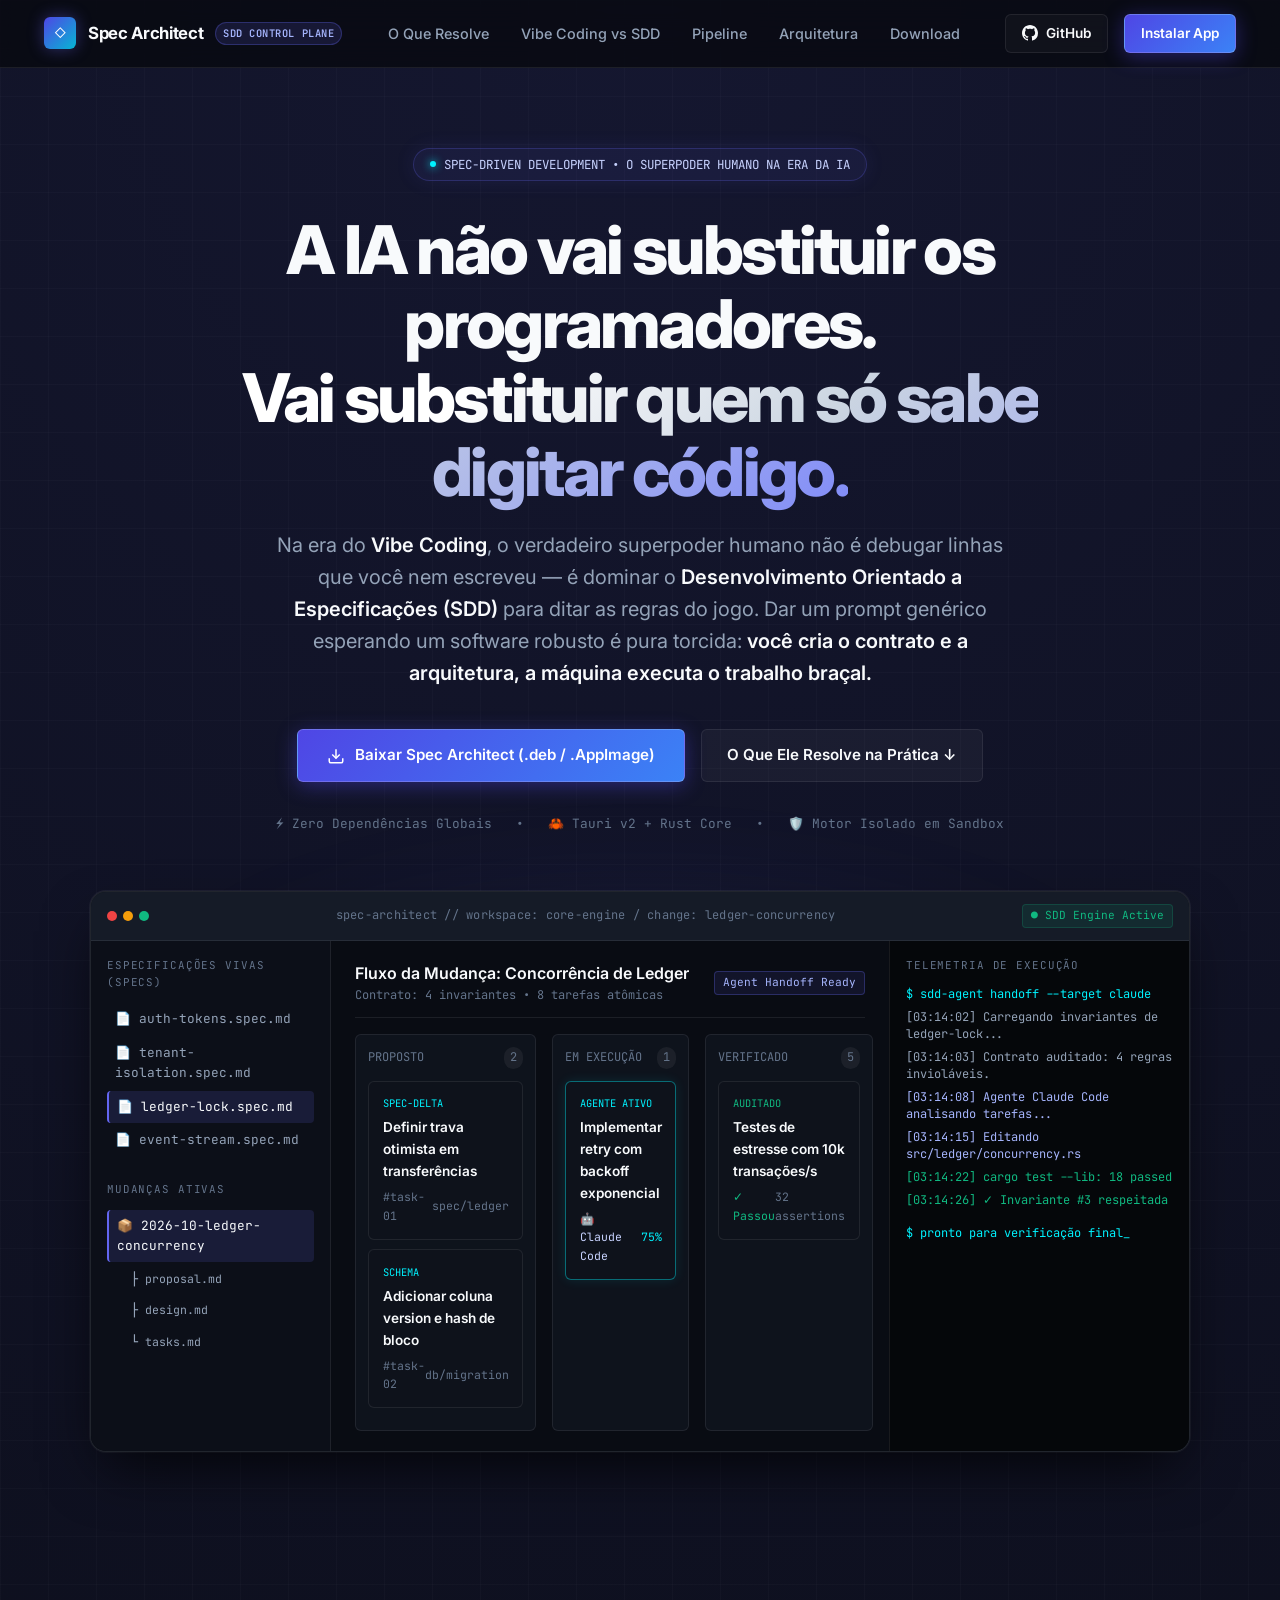
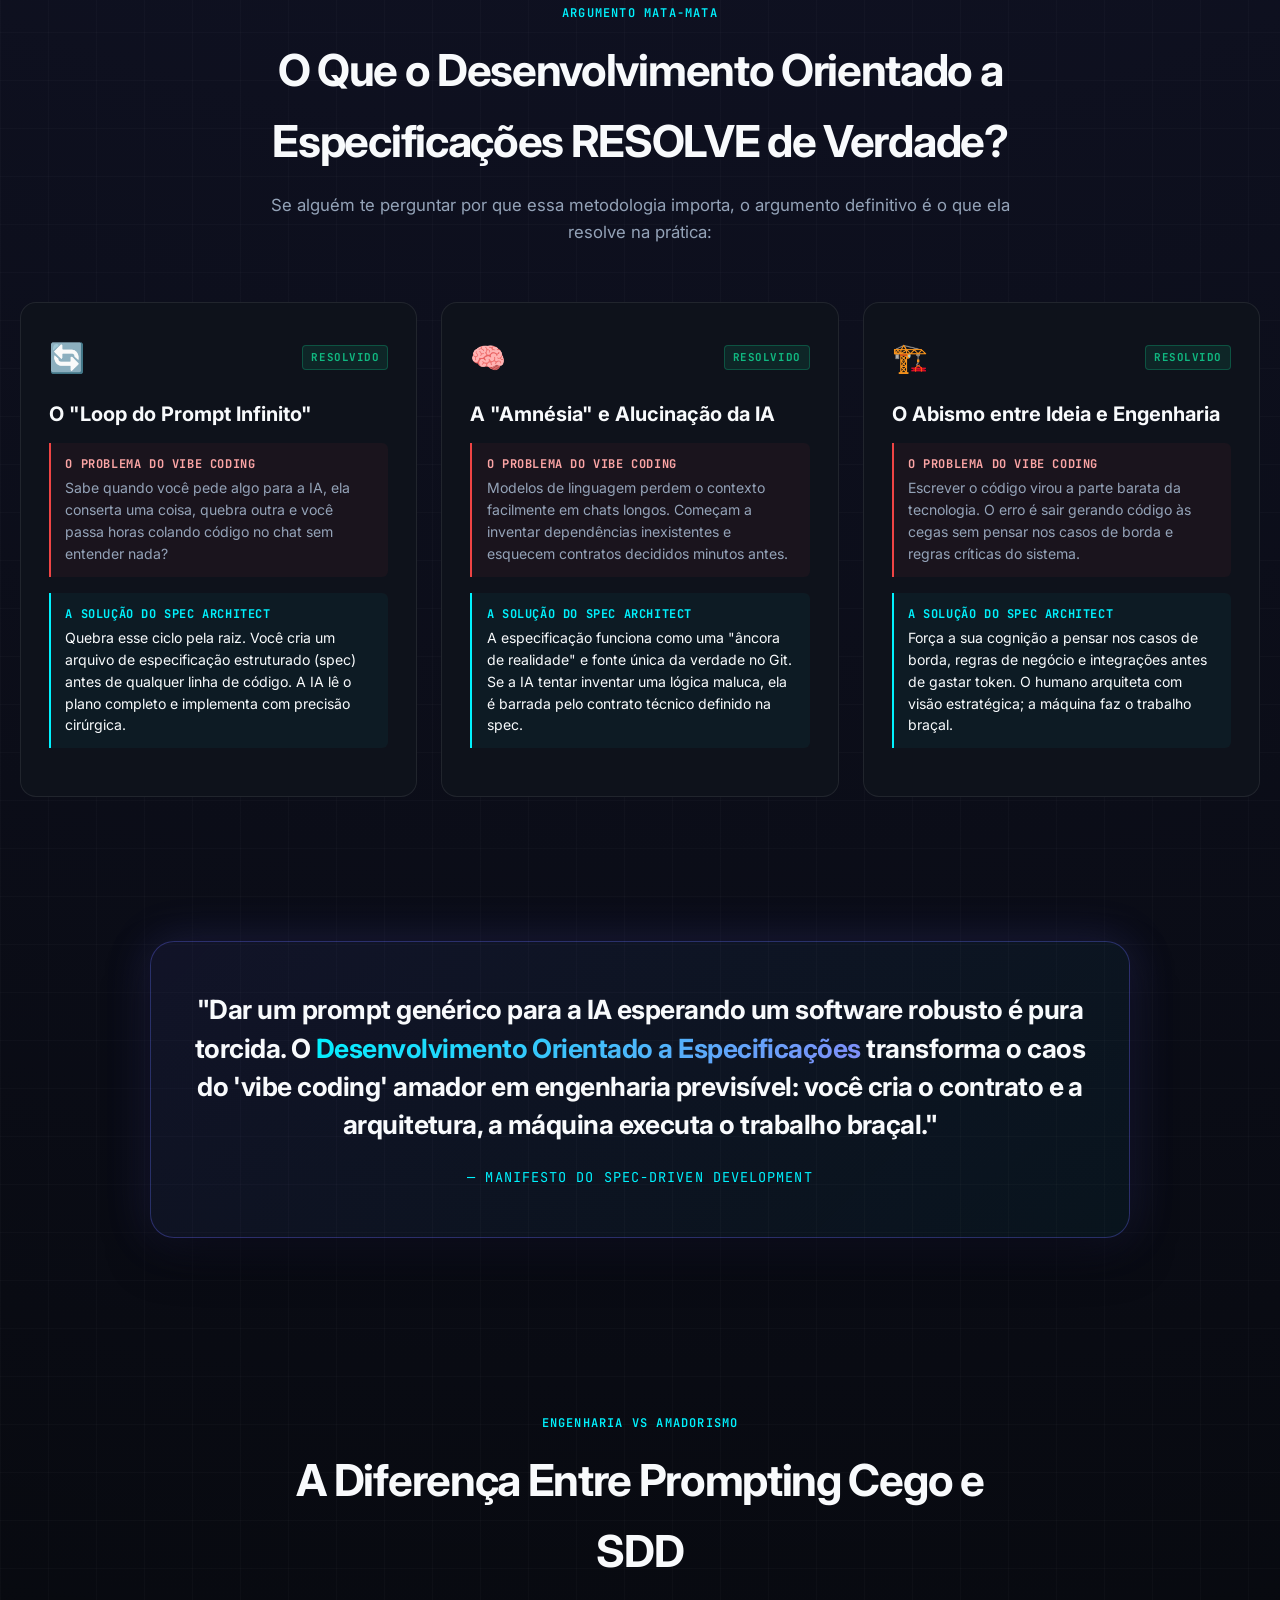
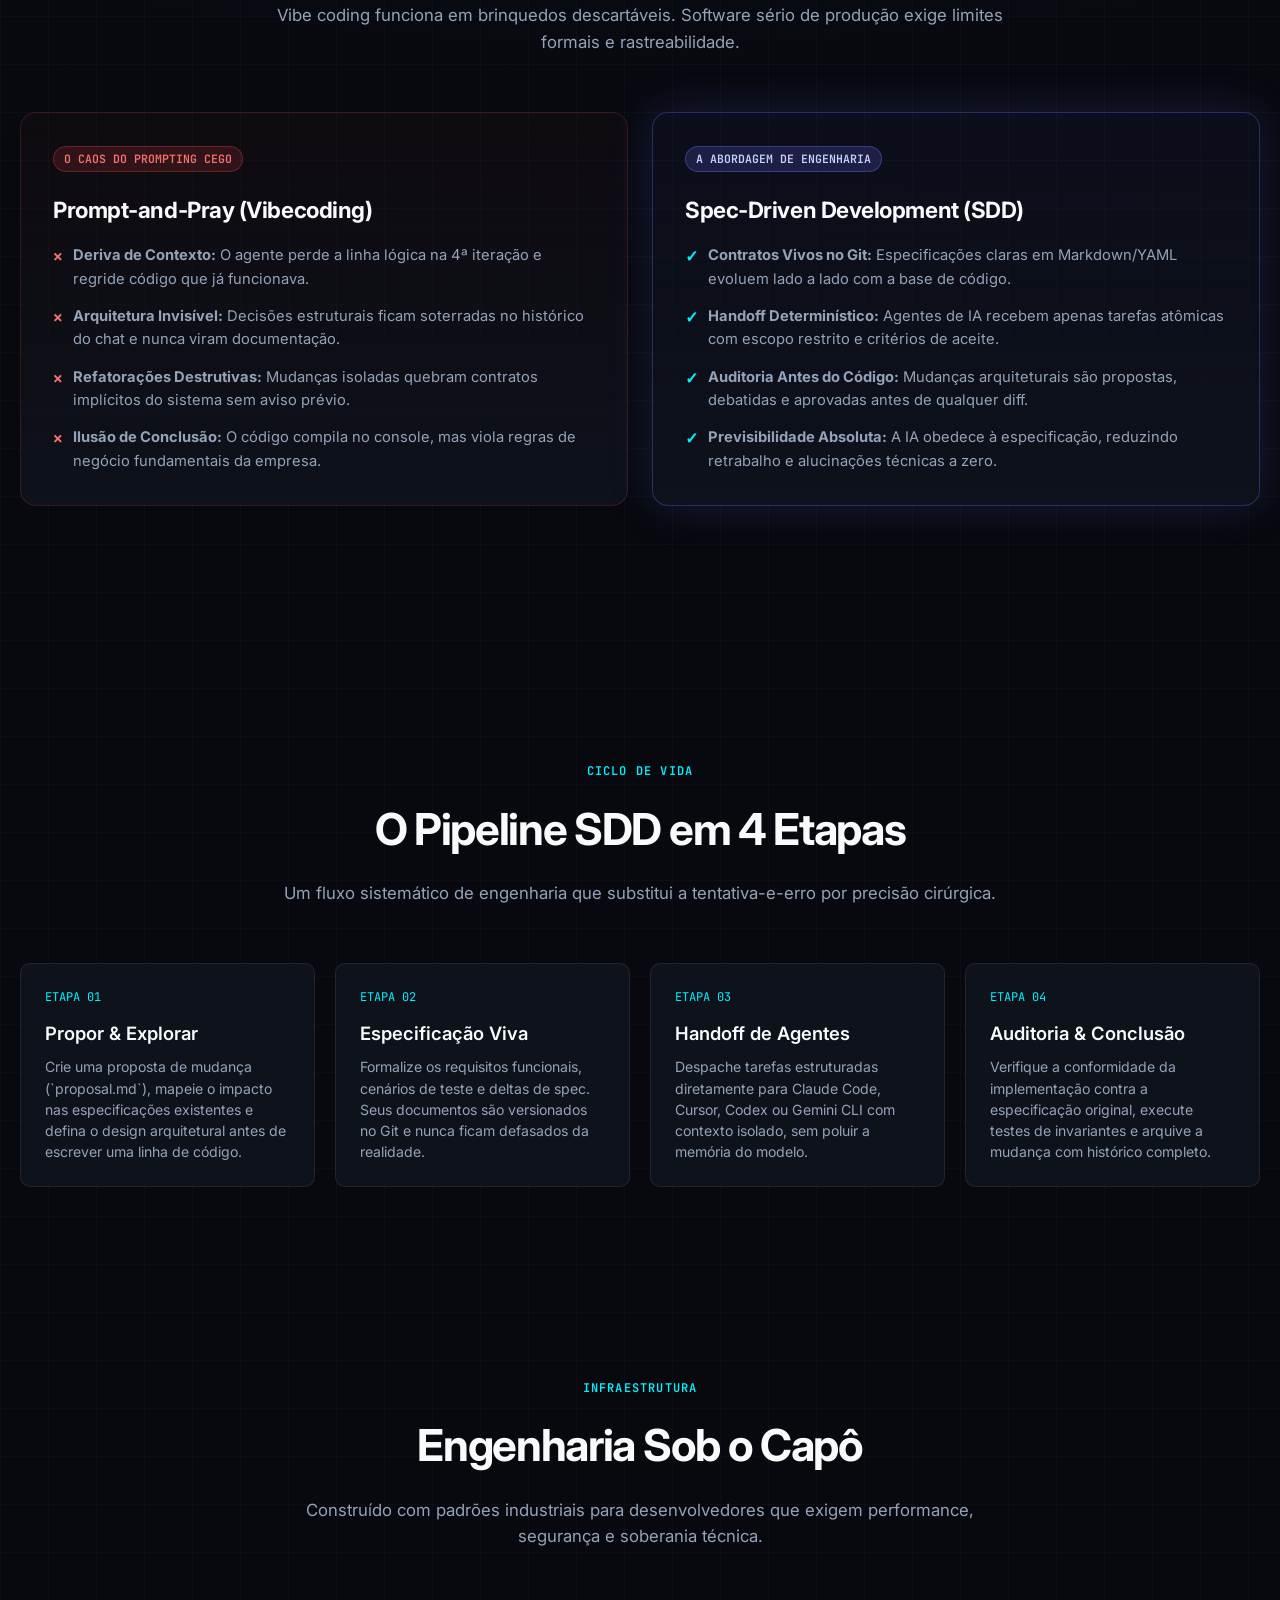
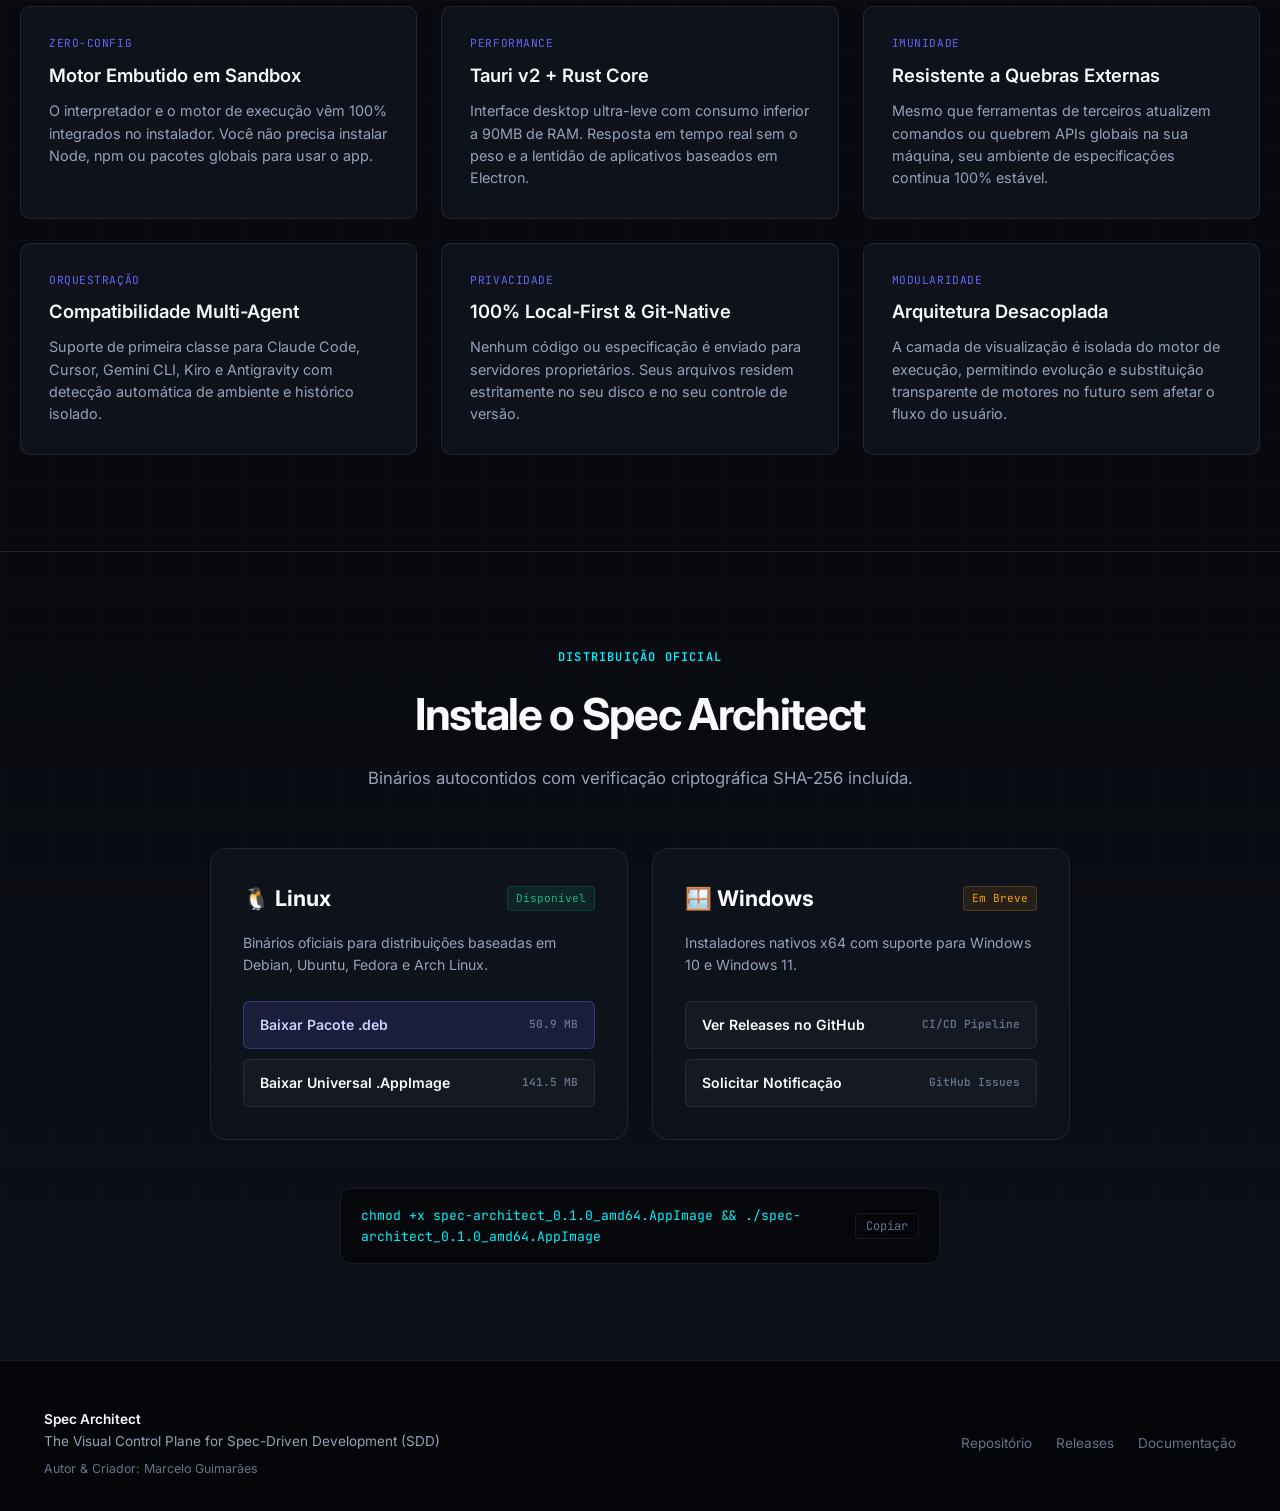
==== commit 2b55a0a3: "feat: embed SDD manifesto and the 3 core problems solved by Spec-Driven Development" ====
--- a/landing-page/index.html
+++ b/landing-page/index.html
@@ -4,8 +4,8 @@
     <meta charset="UTF-8">
     <meta name="viewport" content="width=device-width, initial-scale=1.0">
     <title>Spec Architect — The Visual Control Plane for Spec-Driven Development (SDD)</title>
-    <meta name="description" content="Spec Architect é o plano de controle visual para desenvolvimento orientado por especificações (SDD) com agentes de IA. Chega de vibecoding: defina arquitetura, requisitos e contratos vivos.">
-    <meta name="keywords" content="Spec-Driven Development, SDD, Engenharia de Software, Arquitetura de Software, Claude Code, Cursor, Agentes de IA, Tauri v2, Rust">
+    <meta name="description" content="Na era do Vibe Coding, o verdadeiro superpoder é dominar o Desenvolvimento Orientado a Especificações. Transforme o caos de prompts em engenharia previsível.">
+    <meta name="keywords" content="Spec-Driven Development, SDD, Vibe Coding, Engenharia de Software, Arquitetura de Software, Claude Code, Cursor, Agentes de IA, Tauri v2, Rust">
     <link rel="stylesheet" href="style.css">
     <link rel="preconnect" href="https://fonts.googleapis.com">
     <link rel="preconnect" href="https://fonts.gstatic.com" crossorigin>
@@ -18,10 +18,11 @@
             <a href="#" class="navbar-brand">
                 <span class="brand-icon">◇</span>
                 <span class="brand-name">Spec Architect</span>
-                <span class="brand-badge">SDD Engine</span>
+                <span class="brand-badge">SDD Control Plane</span>
             </a>
             <div class="navbar-links">
-                <a href="#paradigma">O Paradigma SDD</a>
+                <a href="#o-que-resolve">O Que Resolve</a>
+                <a href="#paradigma">Vibe Coding vs SDD</a>
                 <a href="#pipeline">Pipeline</a>
                 <a href="#engenharia">Arquitetura</a>
                 <a href="#download">Download</a>
@@ -31,7 +32,7 @@
                     <svg height="16" width="16" viewBox="0 0 16 16" fill="currentColor"><path d="M8 0C3.58 0 0 3.58 0 8c0 3.54 2.29 6.53 5.47 7.59.4.07.55-.17.55-.38 0-.19-.01-.82-.01-1.49-2.01.37-2.53-.49-2.69-.94-.09-.23-.48-.94-.82-1.13-.28-.15-.68-.52-.01-.53.63-.01 1.08.58 1.23.82.72 1.21 1.87.87 2.33.66.07-.52.28-.87.51-1.07-1.78-.2-3.64-.89-3.64-3.95 0-.87.31-1.59.82-2.15-.08-.2-.36-1.02.08-2.12 0 0 .67-.21 2.2.82.64-.18 1.32-.27 2-.27.68 0 1.36.09 2 .27 1.53-1.04 2.2-.82 2.2-.82.44 1.1.16 1.92.08 2.12.51.56.82 1.27.82 2.15 0 3.07-1.87 3.75-3.65 3.95.29.25.54.73.54 1.48 0 1.07-.01 1.93-.01 2.2 0 .21.15.46.55.38A8.013 8.013 0 0016 8c0-4.42-3.58-8-8-8z"></path></svg>
                     GitHub
                 </a>
-                <a href="#download" class="btn-primary" style="padding: 0.45rem 1rem; font-size: 0.85rem;">Baixar Binário</a>
+                <a href="#download" class="btn-primary" style="padding: 0.45rem 1rem; font-size: 0.85rem;">Instalar App</a>
             </div>
         </nav>
     </header>
@@ -41,33 +42,33 @@
         <section class="hero container">
             <div class="pill-announcement">
                 <span class="pill-dot"></span>
-                SPEC-DRIVEN DEVELOPMENT • NATIVE CONTROL PLANE
+                SPEC-DRIVEN DEVELOPMENT • O SUPERPODER HUMANO NA ERA DA IA
             </div>
             
             <h1>
-                Chega de Vibecoding no Escuro.<br>
-                <span class="gradient-text">Arquitetura Primeiro. Código Depois.</span>
+                A IA não vai substituir os programadores.<br>
+                <span class="gradient-text">Vai substituir quem só sabe digitar código.</span>
             </h1>
             
             <p class="hero-subtitle">
-                O <strong>Spec Architect</strong> é o plano de controle visual para desenvolvimento orientado por especificações (SDD). 
-                Transforme intenções arquiteturais em contratos vivos, escopos rígidos e tarefas determinísticas para <strong>Claude Code, Cursor, Codex e Gemini CLI</strong>.
+                Na era do <strong>Vibe Coding</strong>, o verdadeiro superpoder humano não é debugar linhas que você nem escreveu — é dominar o <strong>Desenvolvimento Orientado a Especificações (SDD)</strong> para ditar as regras do jogo. 
+                Dar um prompt genérico esperando um software robusto é pura torcida: <strong>você cria o contrato e a arquitetura, a máquina executa o trabalho braçal.</strong>
             </p>
             
             <div class="hero-actions">
                 <a href="#download" class="btn-primary">
                     <svg width="18" height="18" viewBox="0 0 24 24" fill="none" stroke="currentColor" stroke-width="2"><path d="M21 15v4a2 2 0 0 1-2 2H5a2 2 0 0 1-2-2v-4"/><polyline points="7 10 12 15 17 10"/><line x1="12" y1="15" x2="12" y2="3"/></svg>
-                    Baixar para Linux (.deb / .AppImage)
+                    Baixar Spec Architect (.deb / .AppImage)
                 </a>
-                <a href="#paradigma" class="btn-secondary">
-                    Conheça a Metodologia SDD
+                <a href="#o-que-resolve" class="btn-secondary">
+                    O Que Ele Resolve na Prática ↓
                 </a>
             </div>
             
             <div class="hero-meta">
                 <span>⚡ Zero Dependências Globais</span>
                 <span>•</span>
-                <span>🦀 Tauri v2 + Rust</span>
+                <span>🦀 Tauri v2 + Rust Core</span>
                 <span>•</span>
                 <span>🛡️ Motor Isolado em Sandbox</span>
             </div>
@@ -82,7 +83,7 @@
                             <span class="control-dot yellow"></span>
                             <span class="control-dot green"></span>
                         </div>
-                        <div class="window-title">spec-architect // core-architecture / changes/2026-10-ledger-concurrency</div>
+                        <div class="window-title">spec-architect // workspace: core-engine / change: ledger-concurrency</div>
                         <div class="window-actions">
                             <span class="status-badge">● SDD Engine Active</span>
                         </div>
@@ -90,7 +91,7 @@
                     <div class="window-body">
                         <!-- Sidebar -->
                         <div class="window-sidebar">
-                            <div class="sidebar-heading">Especificações Vivas</div>
+                            <div class="sidebar-heading">Especificações Vivas (Specs)</div>
                             <div class="tree-item">📄 auth-tokens.spec.md</div>
                             <div class="tree-item">📄 tenant-isolation.spec.md</div>
                             <div class="tree-item active">📄 ledger-lock.spec.md</div>
@@ -188,13 +189,93 @@
             </div>
         </section>
 
+        <!-- WHAT SDD ACTUALLY SOLVES SECTION -->
+        <section class="section container" id="o-que-resolve">
+            <div class="section-header">
+                <span class="section-tag">Argumento Mata-Mata</span>
+                <h2 class="section-title">O Que o Desenvolvimento Orientado a Especificações RESOLVE de Verdade?</h2>
+                <p class="section-desc">
+                    Se alguém te perguntar por que essa metodologia importa, o argumento definitivo é o que ela resolve na prática:
+                </p>
+            </div>
+
+            <div class="solver-grid">
+                <!-- Solver Card 1 -->
+                <div class="solver-card">
+                    <div class="solver-header">
+                        <span class="solver-icon">🔄</span>
+                        <span class="solver-badge">Resolvido</span>
+                    </div>
+                    <h3 class="solver-title">O "Loop do Prompt Infinito"</h3>
+                    
+                    <div class="solver-block problem">
+                        <strong>O Problema do Vibe Coding</strong>
+                        Sabe quando você pede algo para a IA, ela conserta uma coisa, quebra outra e você passa horas colando código no chat sem entender nada?
+                    </div>
+
+                    <div class="solver-block solution">
+                        <strong>A Solução do Spec Architect</strong>
+                        Quebra esse ciclo pela raiz. Você cria um arquivo de especificação estruturado (spec) antes de qualquer linha de código. A IA lê o plano completo e implementa com precisão cirúrgica.
+                    </div>
+                </div>
+
+                <!-- Solver Card 2 -->
+                <div class="solver-card">
+                    <div class="solver-header">
+                        <span class="solver-icon">🧠</span>
+                        <span class="solver-badge">Resolvido</span>
+                    </div>
+                    <h3 class="solver-title">A "Amnésia" e Alucinação da IA</h3>
+                    
+                    <div class="solver-block problem">
+                        <strong>O Problema do Vibe Coding</strong>
+                        Modelos de linguagem perdem o contexto facilmente em chats longos. Começam a inventar dependências inexistentes e esquecem contratos decididos minutos antes.
+                    </div>
+
+                    <div class="solver-block solution">
+                        <strong>A Solução do Spec Architect</strong>
+                        A especificação funciona como uma "âncora de realidade" e fonte única da verdade no Git. Se a IA tentar inventar uma lógica maluca, ela é barrada pelo contrato técnico definido na spec.
+                    </div>
+                </div>
+
+                <!-- Solver Card 3 -->
+                <div class="solver-card">
+                    <div class="solver-header">
+                        <span class="solver-icon">🏗️</span>
+                        <span class="solver-badge">Resolvido</span>
+                    </div>
+                    <h3 class="solver-title">O Abismo entre Ideia e Engenharia</h3>
+                    
+                    <div class="solver-block problem">
+                        <strong>O Problema do Vibe Coding</strong>
+                        Escrever o código virou a parte barata da tecnologia. O erro é sair gerando código às cegas sem pensar nos casos de borda e regras críticas do sistema.
+                    </div>
+
+                    <div class="solver-block solution">
+                        <strong>A Solução do Spec Architect</strong>
+                        Força a sua cognição a pensar nos casos de borda, regras de negócio e integrações antes de gastar token. O humano arquiteta com visão estratégica; a máquina faz o trabalho braçal.
+                    </div>
+                </div>
+            </div>
+        </section>
+
+        <!-- Manifesto Quote Card -->
+        <section class="manifesto-section container">
+            <div class="manifesto-card">
+                <p class="manifesto-quote">
+                    "Dar um prompt genérico para a IA esperando um software robusto é pura torcida. O <em>Desenvolvimento Orientado a Especificações</em> transforma o caos do 'vibe coding' amador em engenharia previsível: você cria o contrato e a arquitetura, a máquina executa o trabalho braçal."
+                </p>
+                <div class="manifesto-author">— Manifesto do Spec-Driven Development</div>
+            </div>
+        </section>
+
         <!-- The Paradigm Section: Vibecoding vs SDD -->
         <section class="section container" id="paradigma">
             <div class="section-header">
-                <span class="section-tag">O Paradigma de Engenharia</span>
-                <h2 class="section-title">Por que o Vibecoding Falha em Produção</h2>
+                <span class="section-tag">Engenharia vs Amadorismo</span>
+                <h2 class="section-title">A Diferença Entre Prompting Cego e SDD</h2>
                 <p class="section-desc">
-                    Agentes de IA são extraordinários para escrever sintaxe, mas desastrosos quando operam sem arquitetura formal e limites de contexto.
+                    Vibe coding funciona em brinquedos descartáveis. Software sério de produção exige limites formais e rastreabilidade.
                 </p>
             </div>
 
--- a/landing-page/style.css
+++ b/landing-page/style.css
@@ -957,3 +957,154 @@
 .footer-links a:hover {
     color: var(--text-primary);
 }
+
+/* ==========================================================================
+   Manifesto & Problem-Solver Styles
+   ========================================================================== */
+
+.manifesto-section {
+    padding: 3rem 0 5rem;
+    position: relative;
+}
+
+.manifesto-card {
+    background: linear-gradient(135deg, rgba(99, 102, 241, 0.08) 0%, rgba(0, 242, 254, 0.04) 100%);
+    border: 1px solid rgba(99, 102, 241, 0.35);
+    border-radius: var(--radius-xl);
+    padding: 3rem 2.5rem;
+    position: relative;
+    box-shadow: 0 20px 50px -10px rgba(0, 0, 0, 0.6), var(--glow-indigo);
+    text-align: center;
+    max-width: 980px;
+    margin: 0 auto;
+}
+
+.manifesto-quote {
+    font-size: clamp(1.2rem, 2.5vw, 1.65rem);
+    font-weight: 700;
+    line-height: 1.45;
+    letter-spacing: -0.02em;
+    color: var(--text-primary);
+    margin-bottom: 1.5rem;
+}
+
+.manifesto-quote em {
+    font-style: normal;
+    background: linear-gradient(135deg, #00f2fe 0%, #818cf8 100%);
+    -webkit-background-clip: text;
+    -webkit-text-fill-color: transparent;
+}
+
+.manifesto-author {
+    font-family: var(--font-mono);
+    font-size: 0.85rem;
+    color: var(--accent-cyan);
+    text-transform: uppercase;
+    letter-spacing: 0.08em;
+}
+
+/* Problem-Solver Cards */
+.solver-grid {
+    display: grid;
+    grid-template-columns: repeat(3, 1fr);
+    gap: 1.5rem;
+    margin-top: 2rem;
+}
+
+@media (max-width: 960px) {
+    .solver-grid {
+        grid-template-columns: 1fr;
+    }
+}
+
+.solver-card {
+    background: var(--bg-surface);
+    border: 1px solid var(--border-subtle);
+    border-radius: var(--radius-lg);
+    padding: 2rem 1.75rem;
+    display: flex;
+    flex-direction: column;
+    position: relative;
+    transition: var(--transition);
+}
+
+.solver-card:hover {
+    border-color: var(--accent-indigo);
+    transform: translateY(-3px);
+    box-shadow: 0 15px 35px -5px rgba(0, 0, 0, 0.6), 0 0 25px rgba(99, 102, 241, 0.15);
+}
+
+.solver-header {
+    display: flex;
+    align-items: center;
+    justify-content: space-between;
+    margin-bottom: 1.25rem;
+}
+
+.solver-icon {
+    font-size: 1.8rem;
+}
+
+.solver-badge {
+    font-family: var(--font-mono);
+    font-size: 0.68rem;
+    font-weight: 700;
+    text-transform: uppercase;
+    padding: 3px 8px;
+    border-radius: 4px;
+    background: rgba(16, 185, 129, 0.12);
+    color: var(--accent-emerald);
+    border: 1px solid rgba(16, 185, 129, 0.3);
+    letter-spacing: 0.05em;
+}
+
+.solver-title {
+    font-size: 1.25rem;
+    font-weight: 700;
+    color: var(--text-primary);
+    margin-bottom: 1rem;
+    line-height: 1.3;
+}
+
+.solver-block {
+    margin-bottom: 1rem;
+    font-size: 0.88rem;
+    line-height: 1.55;
+}
+
+.solver-block.problem {
+    background: rgba(239, 68, 68, 0.05);
+    border-left: 2px solid #ef4444;
+    padding: 0.75rem 0.9rem;
+    border-radius: 0 var(--radius-sm) var(--radius-sm) 0;
+    color: var(--text-secondary);
+}
+
+.solver-block.problem strong {
+    color: #fca5a5;
+    display: block;
+    font-size: 0.75rem;
+    text-transform: uppercase;
+    letter-spacing: 0.05em;
+    font-family: var(--font-mono);
+    margin-bottom: 0.25rem;
+}
+
+.solver-block.solution {
+    background: rgba(0, 242, 254, 0.04);
+    border-left: 2px solid var(--accent-cyan);
+    padding: 0.75rem 0.9rem;
+    border-radius: 0 var(--radius-sm) var(--radius-sm) 0;
+    color: var(--text-primary);
+    margin-top: auto;
+}
+
+.solver-block.solution strong {
+    color: var(--accent-cyan);
+    display: block;
+    font-size: 0.75rem;
+    text-transform: uppercase;
+    letter-spacing: 0.05em;
+    font-family: var(--font-mono);
+    margin-bottom: 0.25rem;
+}
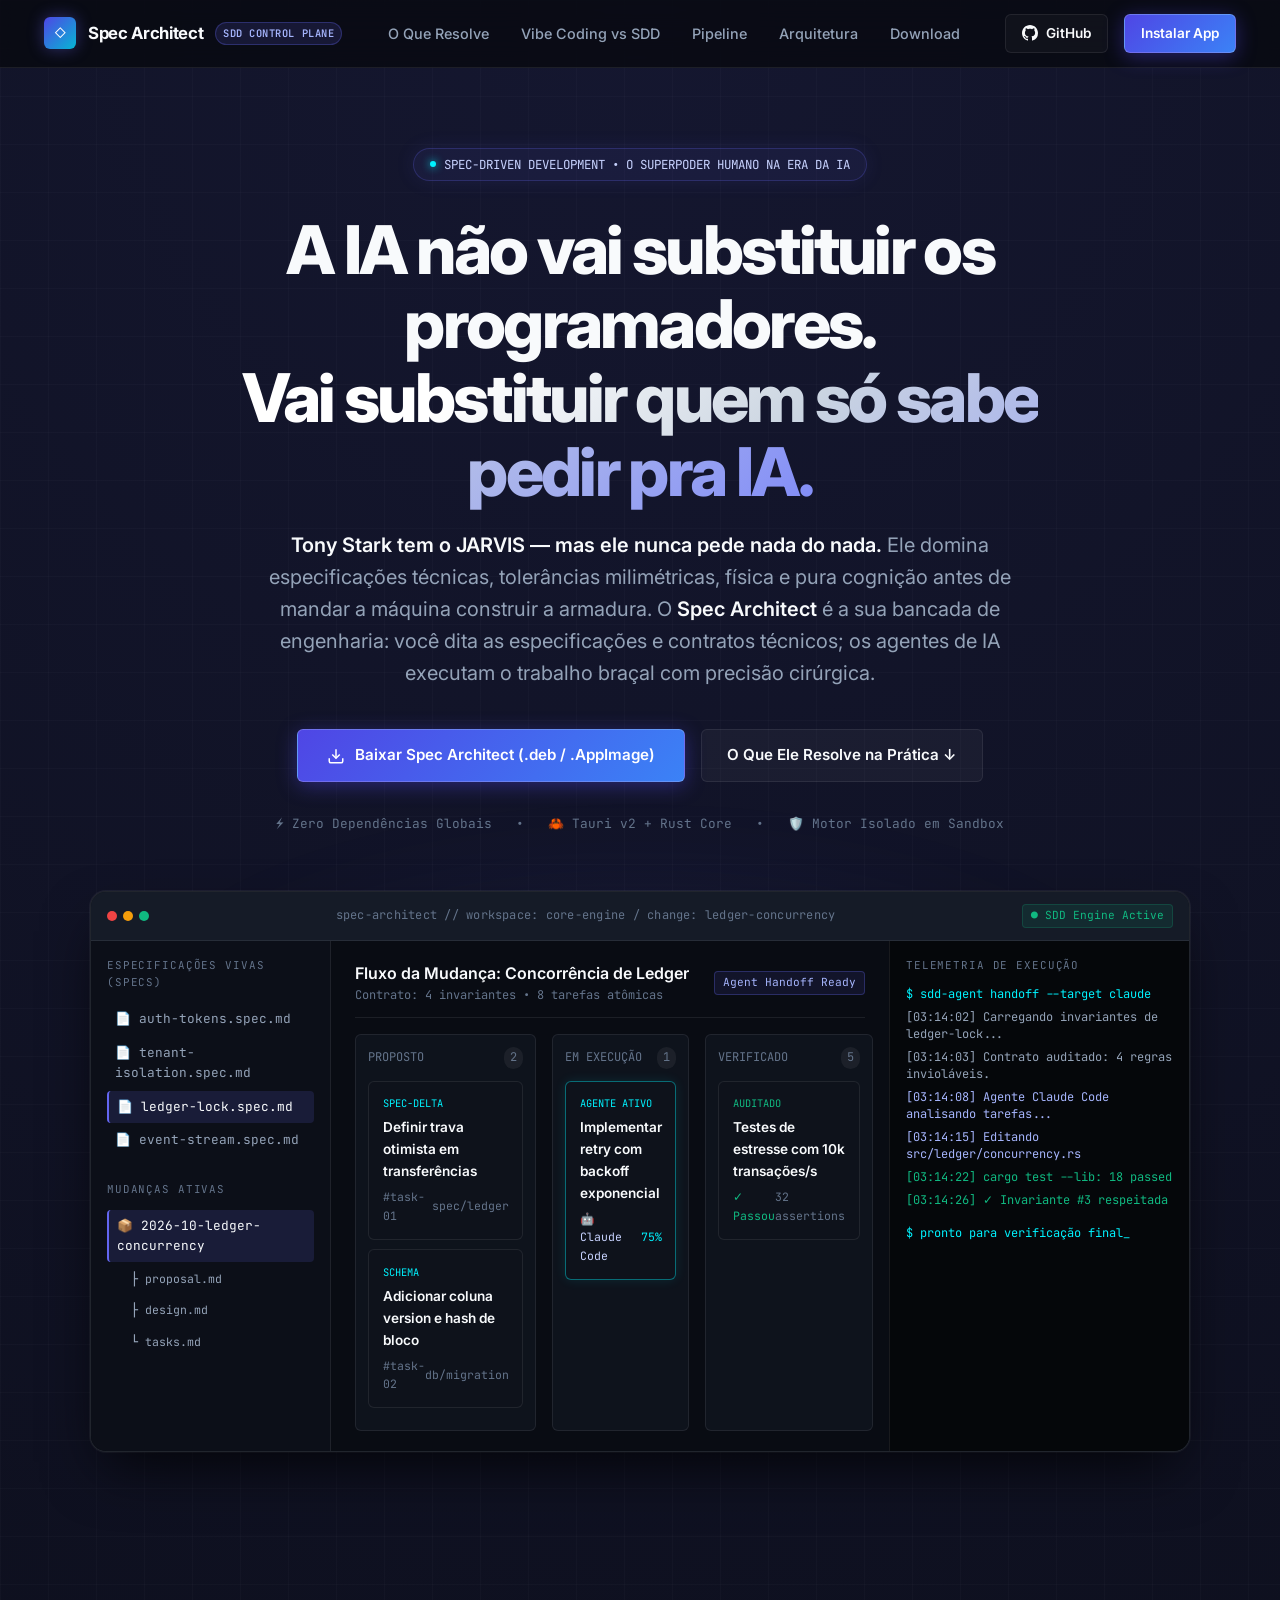
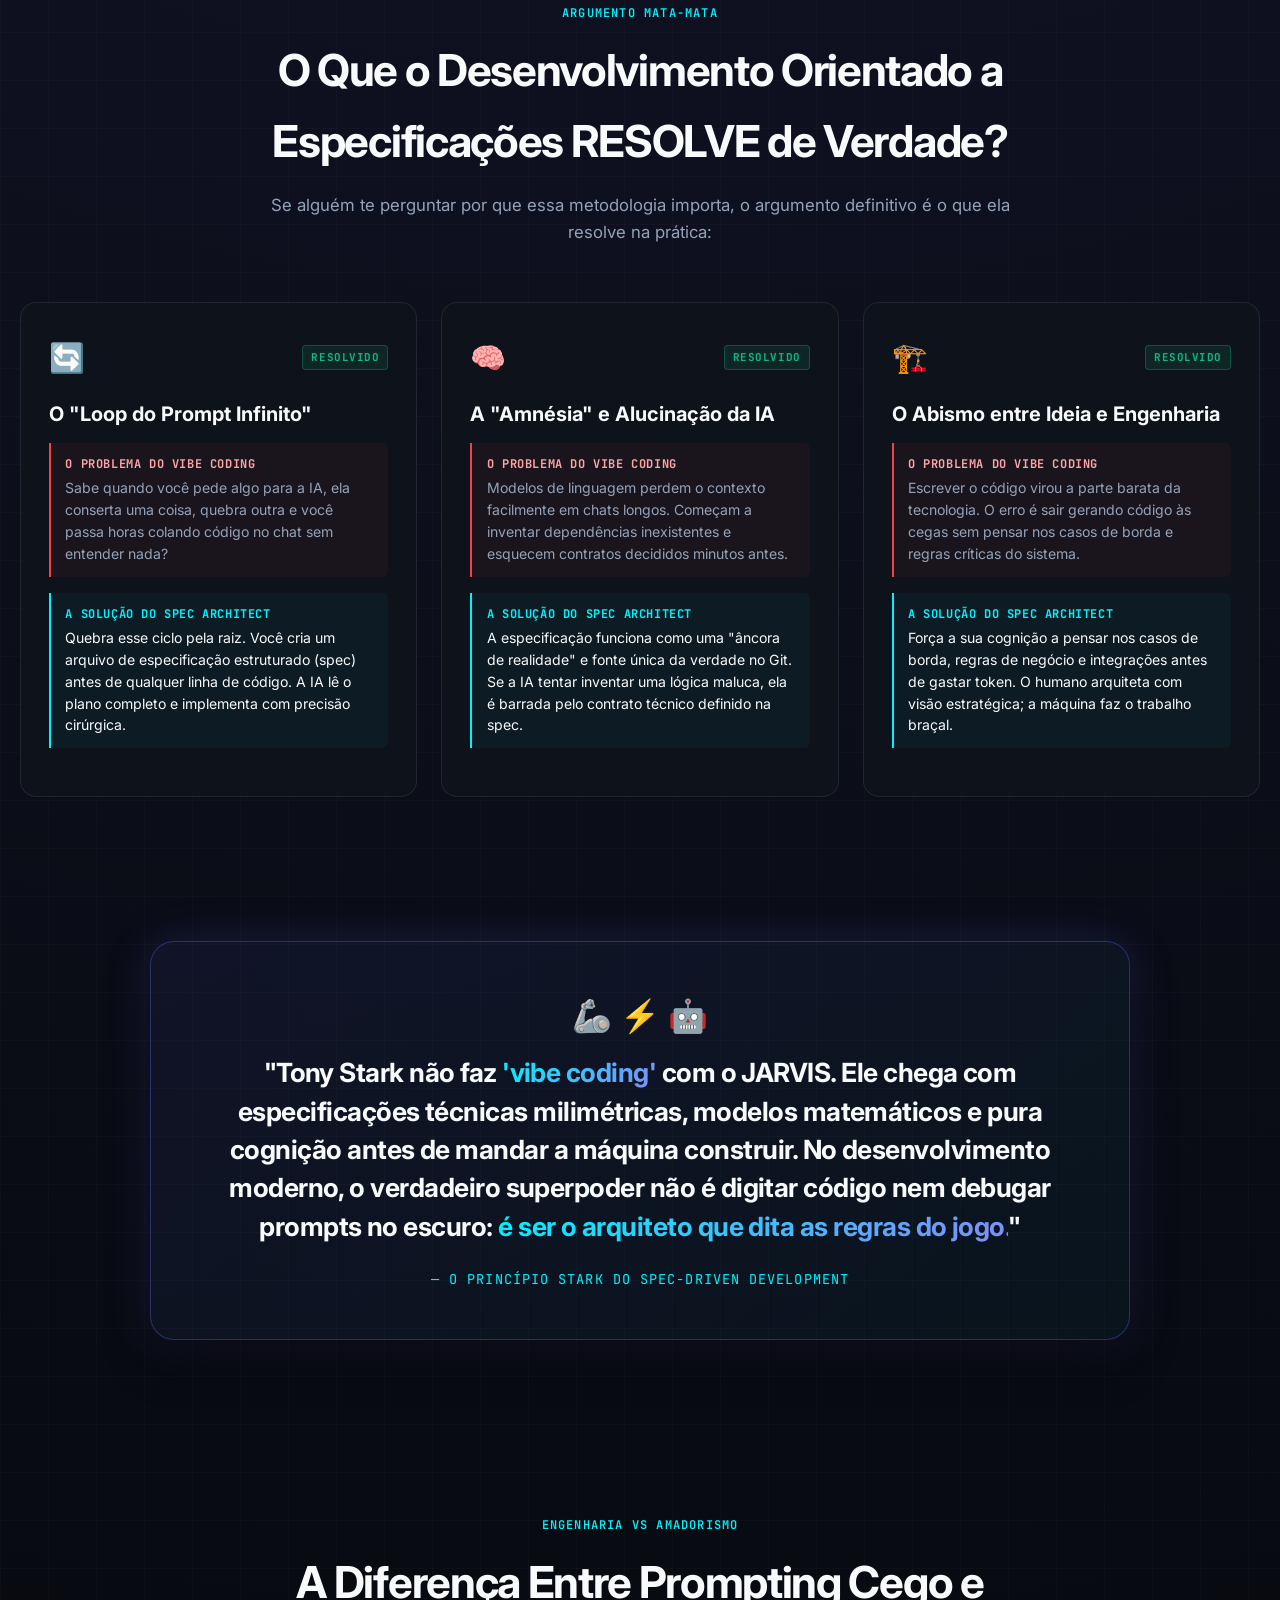
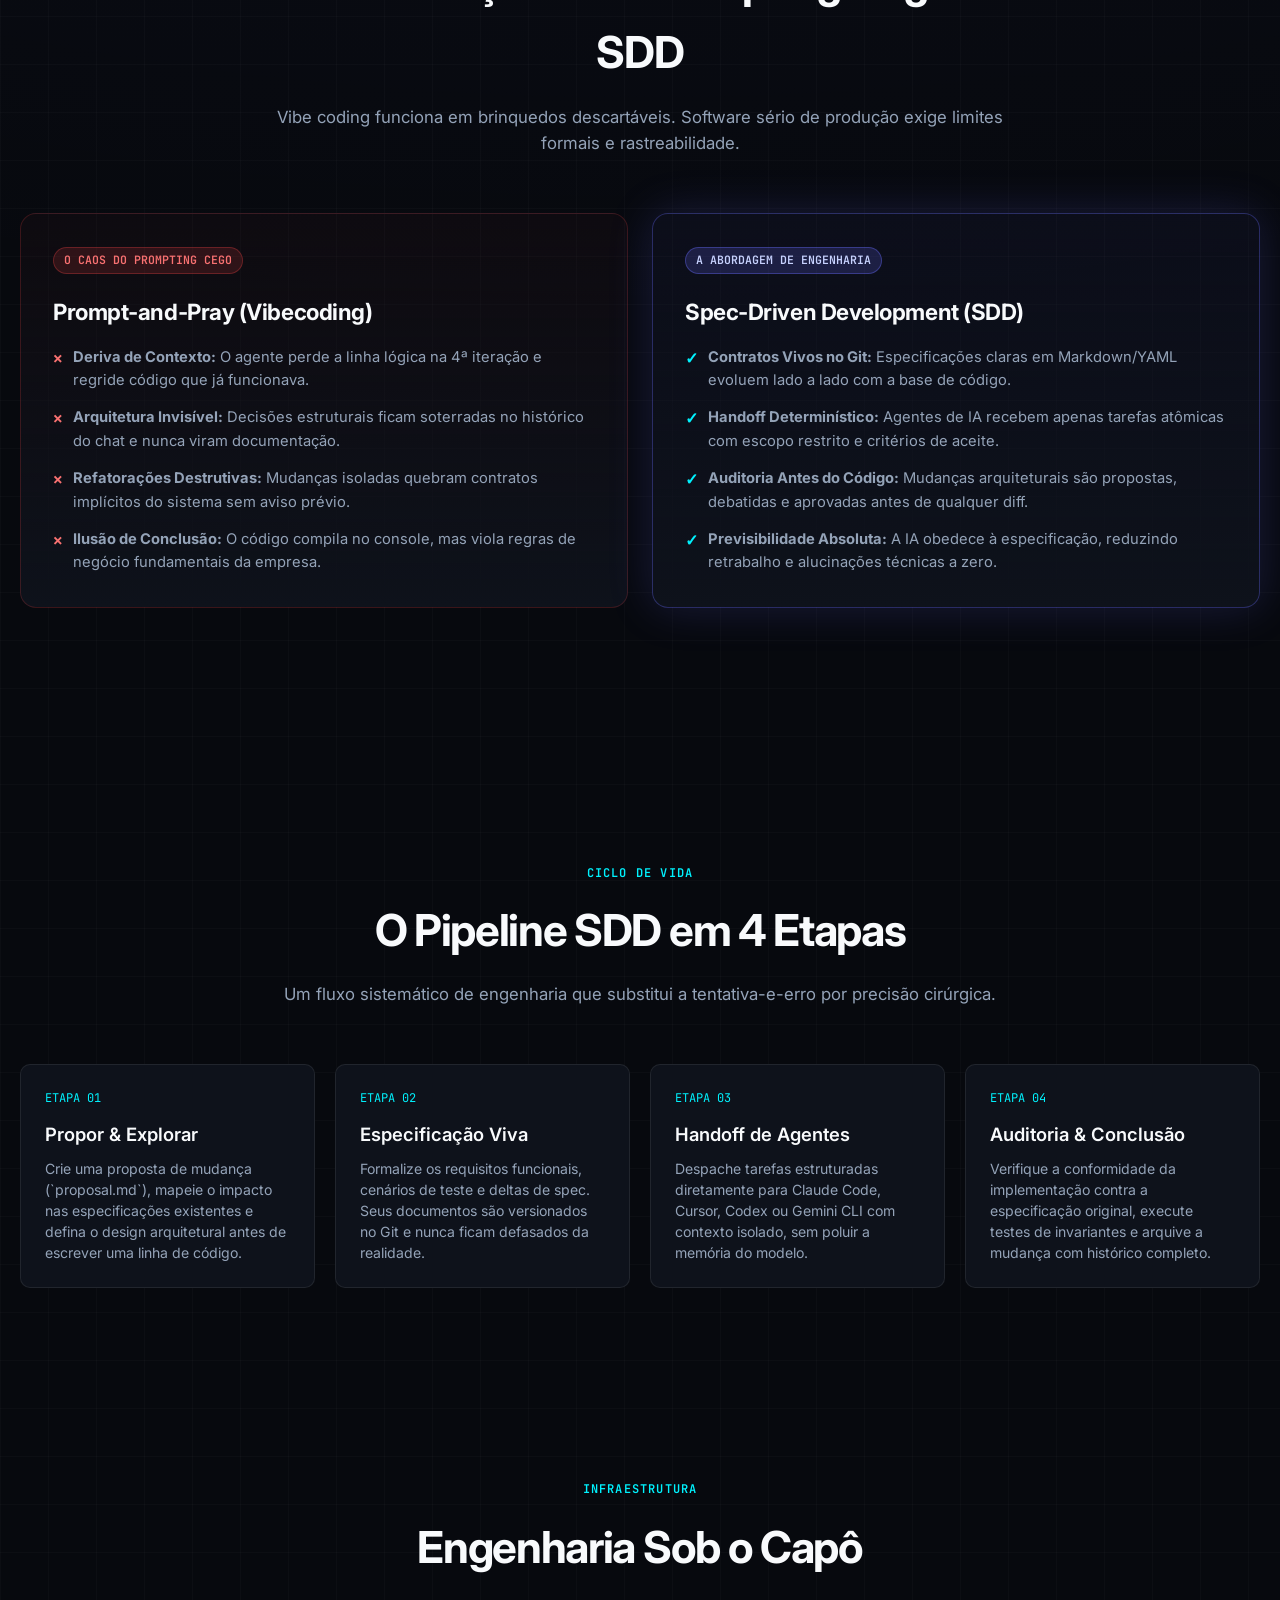
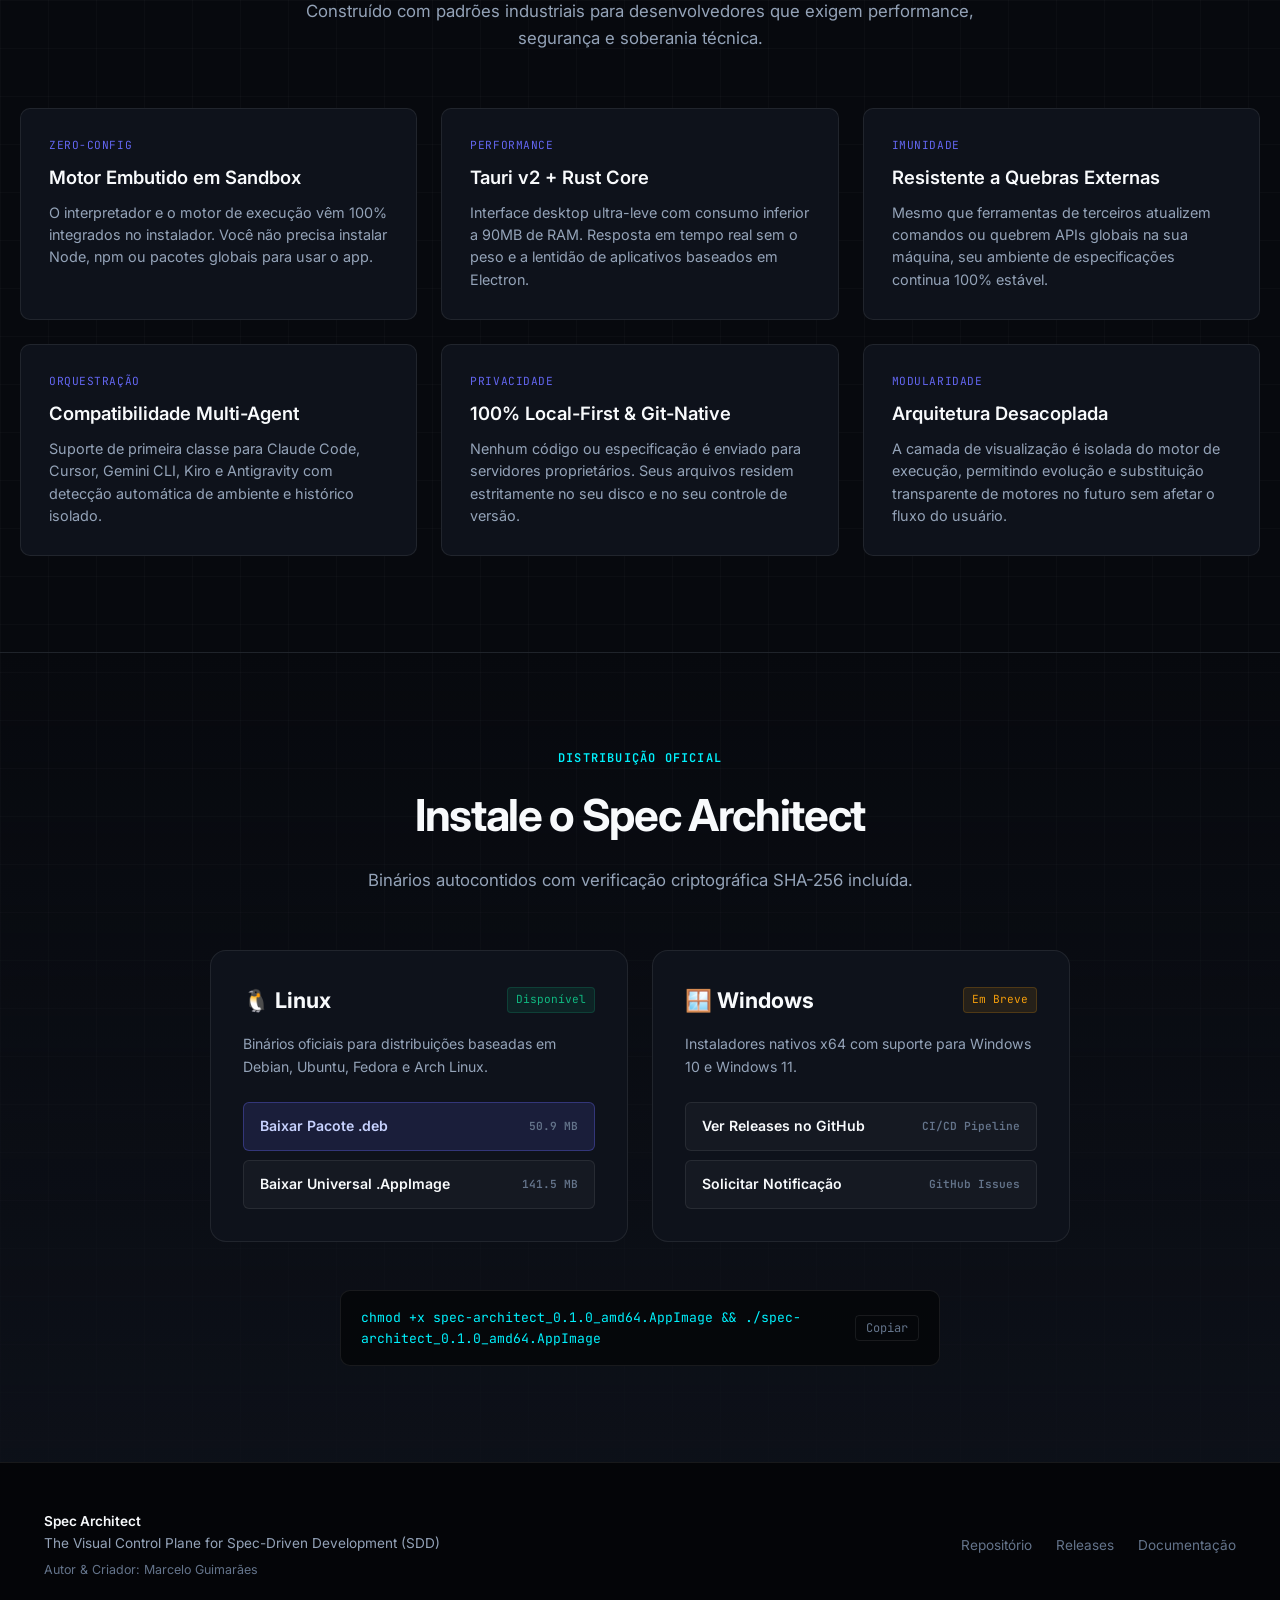
==== commit 2c1ce6b6: "copy: incorporate Tony Stark JARVIS principle and SDD engineering mindset" ====
--- a/landing-page/index.html
+++ b/landing-page/index.html
@@ -47,12 +47,12 @@
             
             <h1>
                 A IA não vai substituir os programadores.<br>
-                <span class="gradient-text">Vai substituir quem só sabe digitar código.</span>
+                <span class="gradient-text">Vai substituir quem só sabe pedir pra IA.</span>
             </h1>
             
             <p class="hero-subtitle">
-                Na era do <strong>Vibe Coding</strong>, o verdadeiro superpoder humano não é debugar linhas que você nem escreveu — é dominar o <strong>Desenvolvimento Orientado a Especificações (SDD)</strong> para ditar as regras do jogo. 
-                Dar um prompt genérico esperando um software robusto é pura torcida: <strong>você cria o contrato e a arquitetura, a máquina executa o trabalho braçal.</strong>
+                <strong>Tony Stark tem o JARVIS — mas ele nunca pede nada do nada.</strong> Ele domina especificações técnicas, tolerâncias milimétricas, física e pura cognição antes de mandar a máquina construir a armadura.
+                O <strong>Spec Architect</strong> é a sua bancada de engenharia: você dita as especificações e contratos técnicos; os agentes de IA executam o trabalho braçal com precisão cirúrgica.
             </p>
             
             <div class="hero-actions">
@@ -262,10 +262,12 @@
         <!-- Manifesto Quote Card -->
         <section class="manifesto-section container">
             <div class="manifesto-card">
+                <div style="font-size: 2rem; margin-bottom: 0.75rem;">🦾 ⚡ 🤖</div>
                 <p class="manifesto-quote">
-                    "Dar um prompt genérico para a IA esperando um software robusto é pura torcida. O <em>Desenvolvimento Orientado a Especificações</em> transforma o caos do 'vibe coding' amador em engenharia previsível: você cria o contrato e a arquitetura, a máquina executa o trabalho braçal."
+                    "Tony Stark não faz <em>'vibe coding'</em> com o JARVIS. Ele chega com especificações técnicas milimétricas, modelos matemáticos e pura cognição antes de mandar a máquina construir. 
+                    No desenvolvimento moderno, o verdadeiro superpoder não é digitar código nem debugar prompts no escuro: <em>é ser o arquiteto que dita as regras do jogo.</em>"
                 </p>
-                <div class="manifesto-author">— Manifesto do Spec-Driven Development</div>
+                <div class="manifesto-author">— O Princípio Stark do Spec-Driven Development</div>
             </div>
         </section>
 
